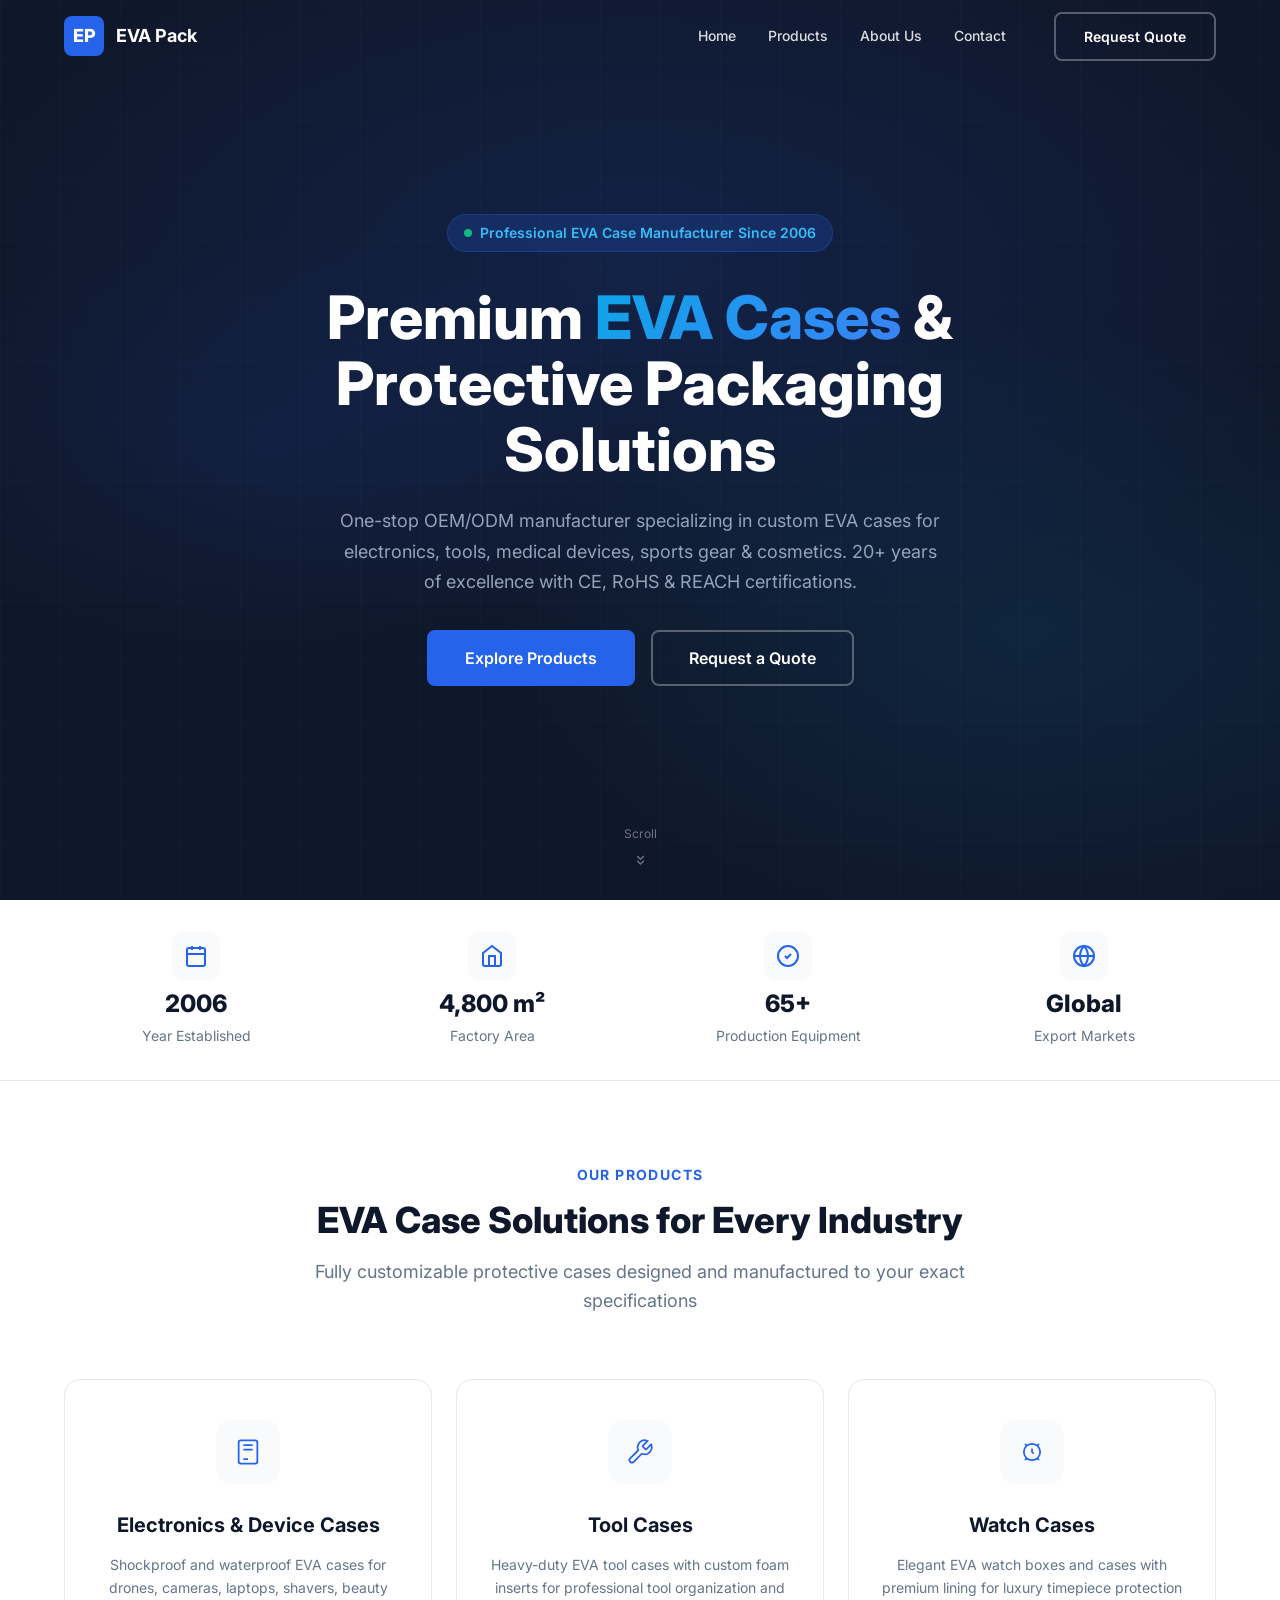
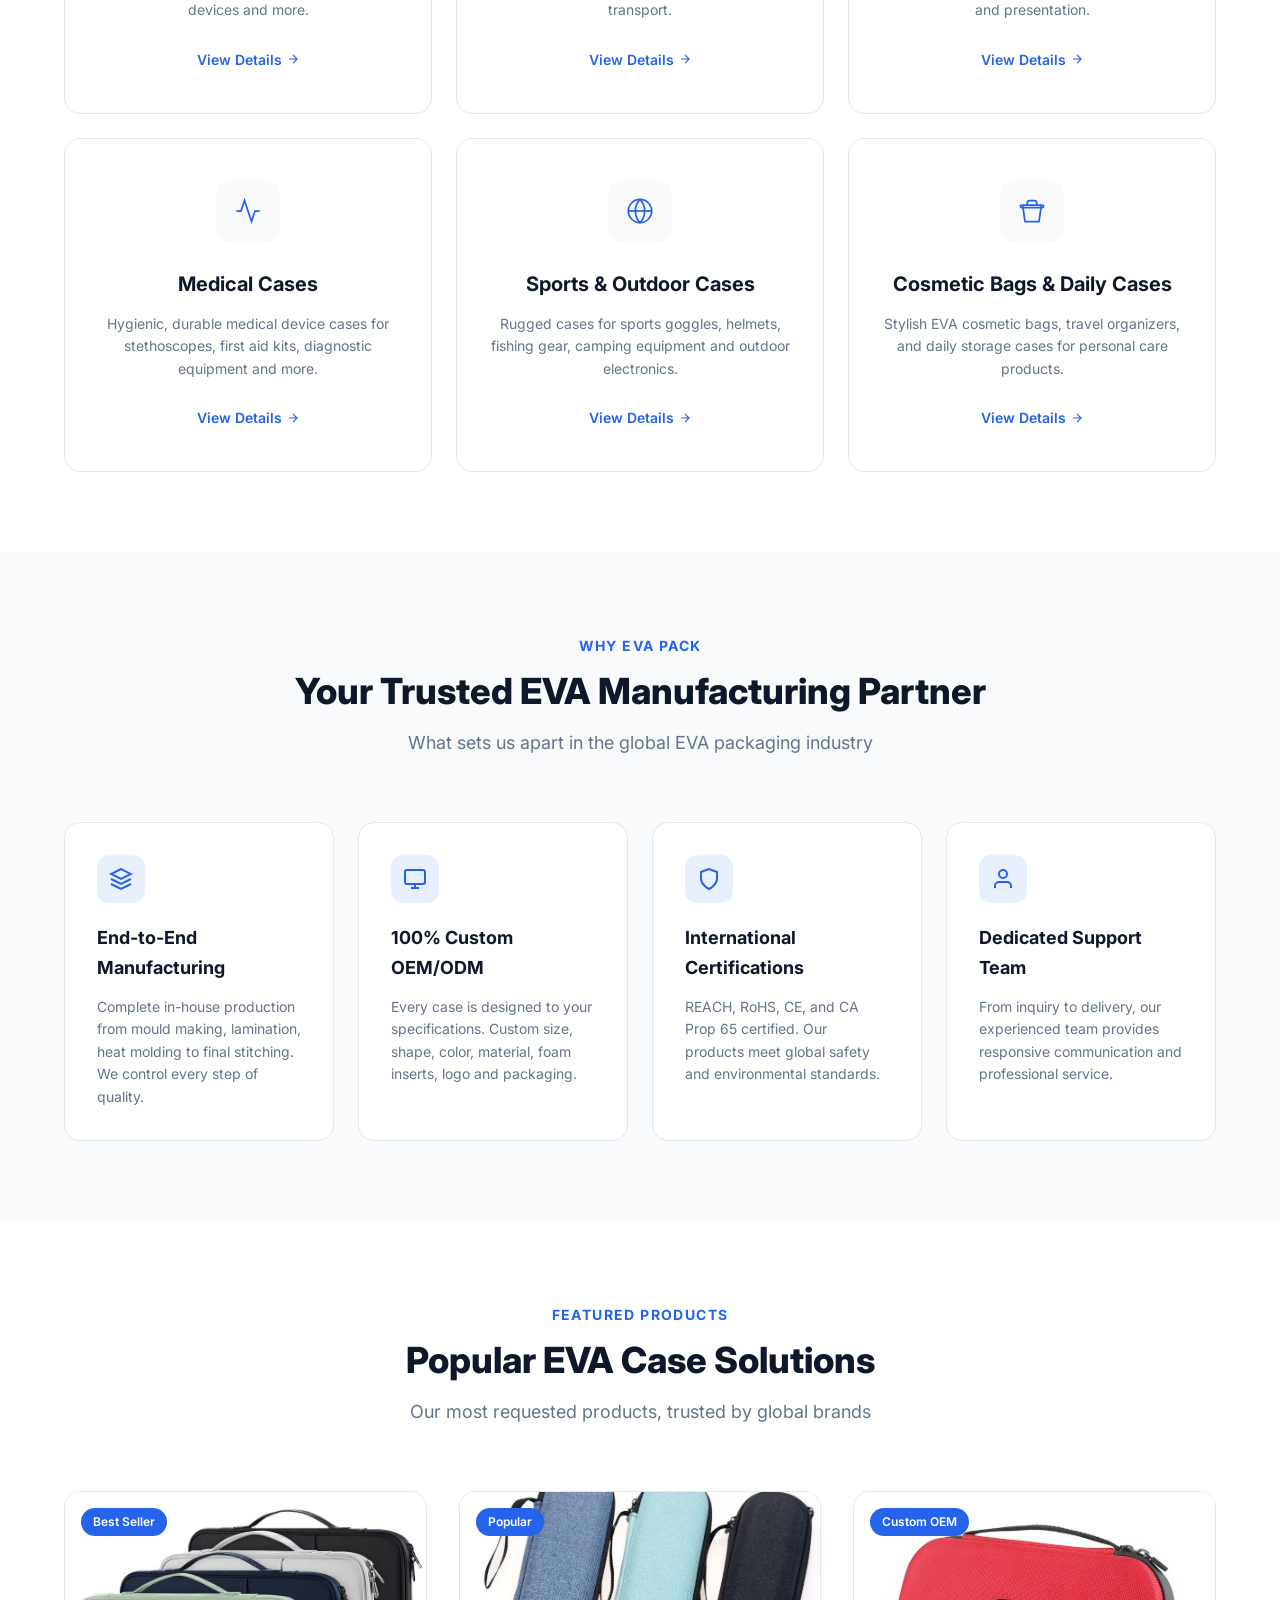
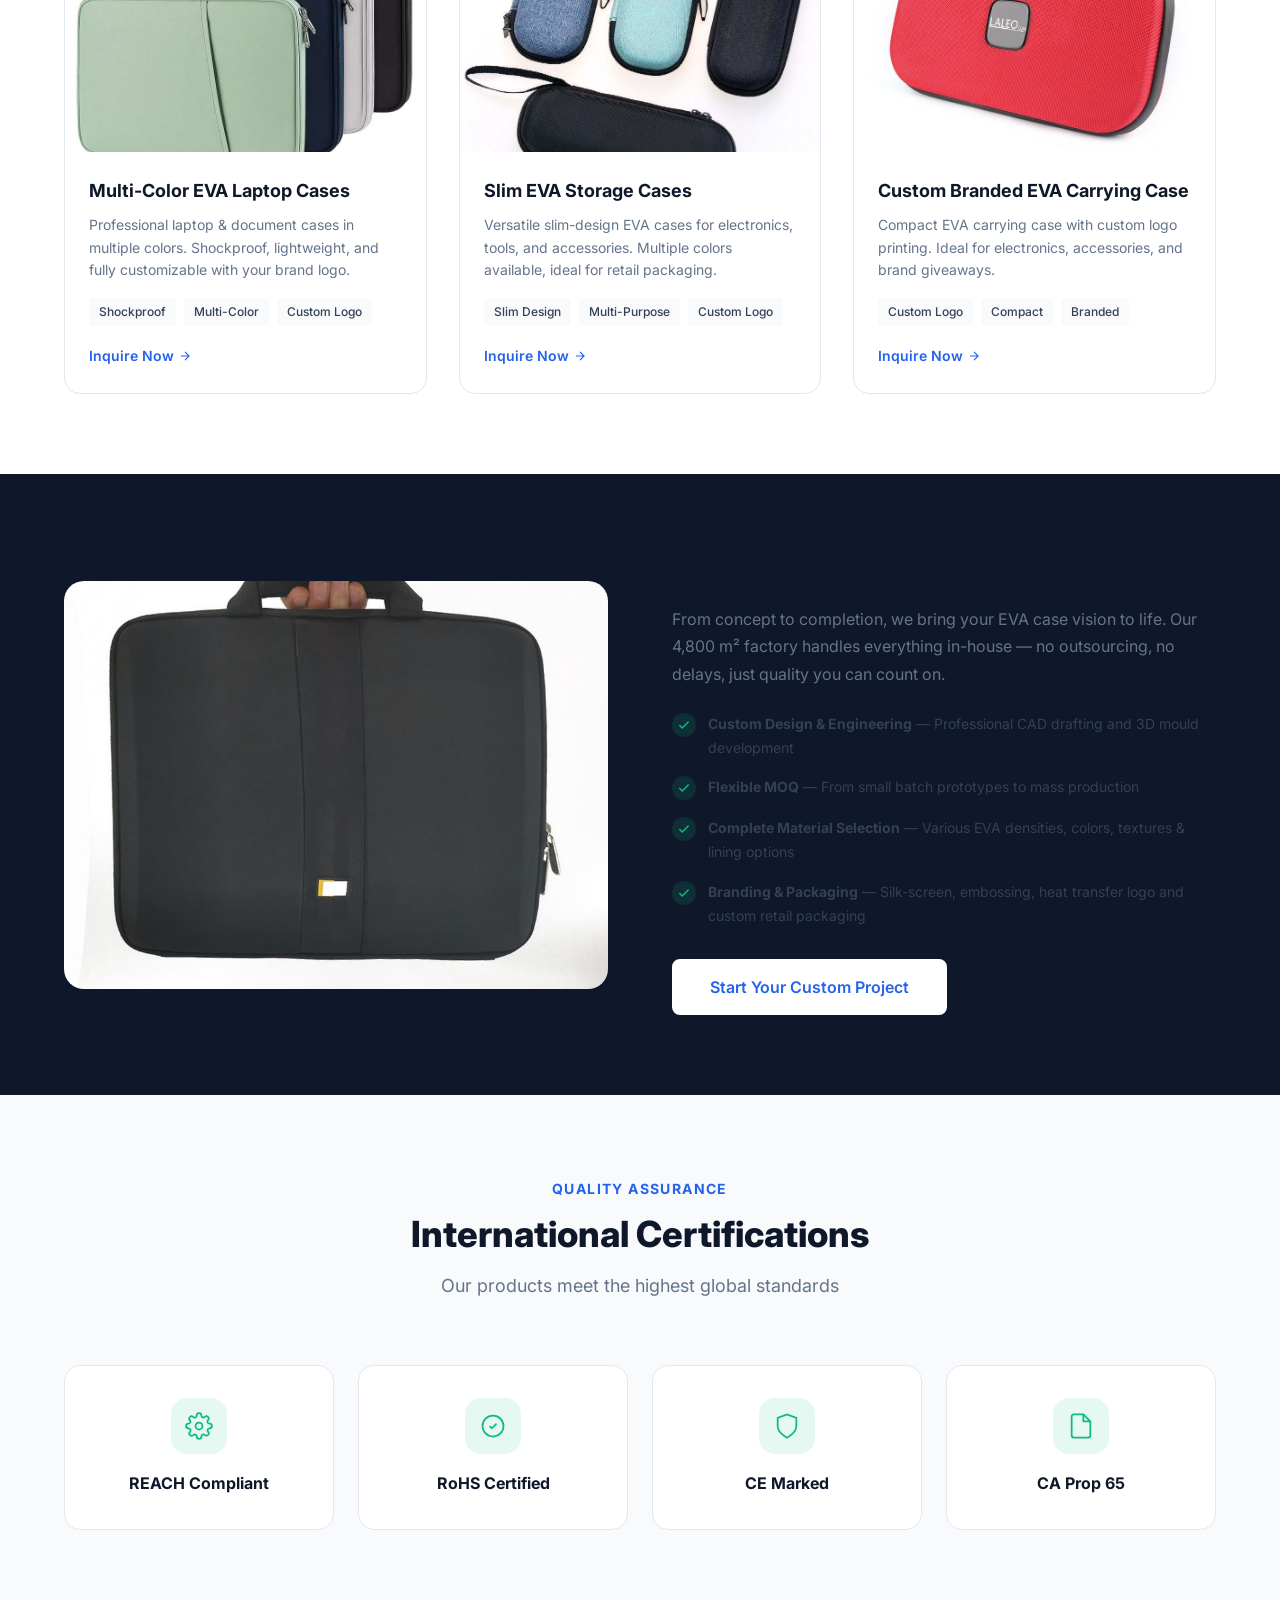
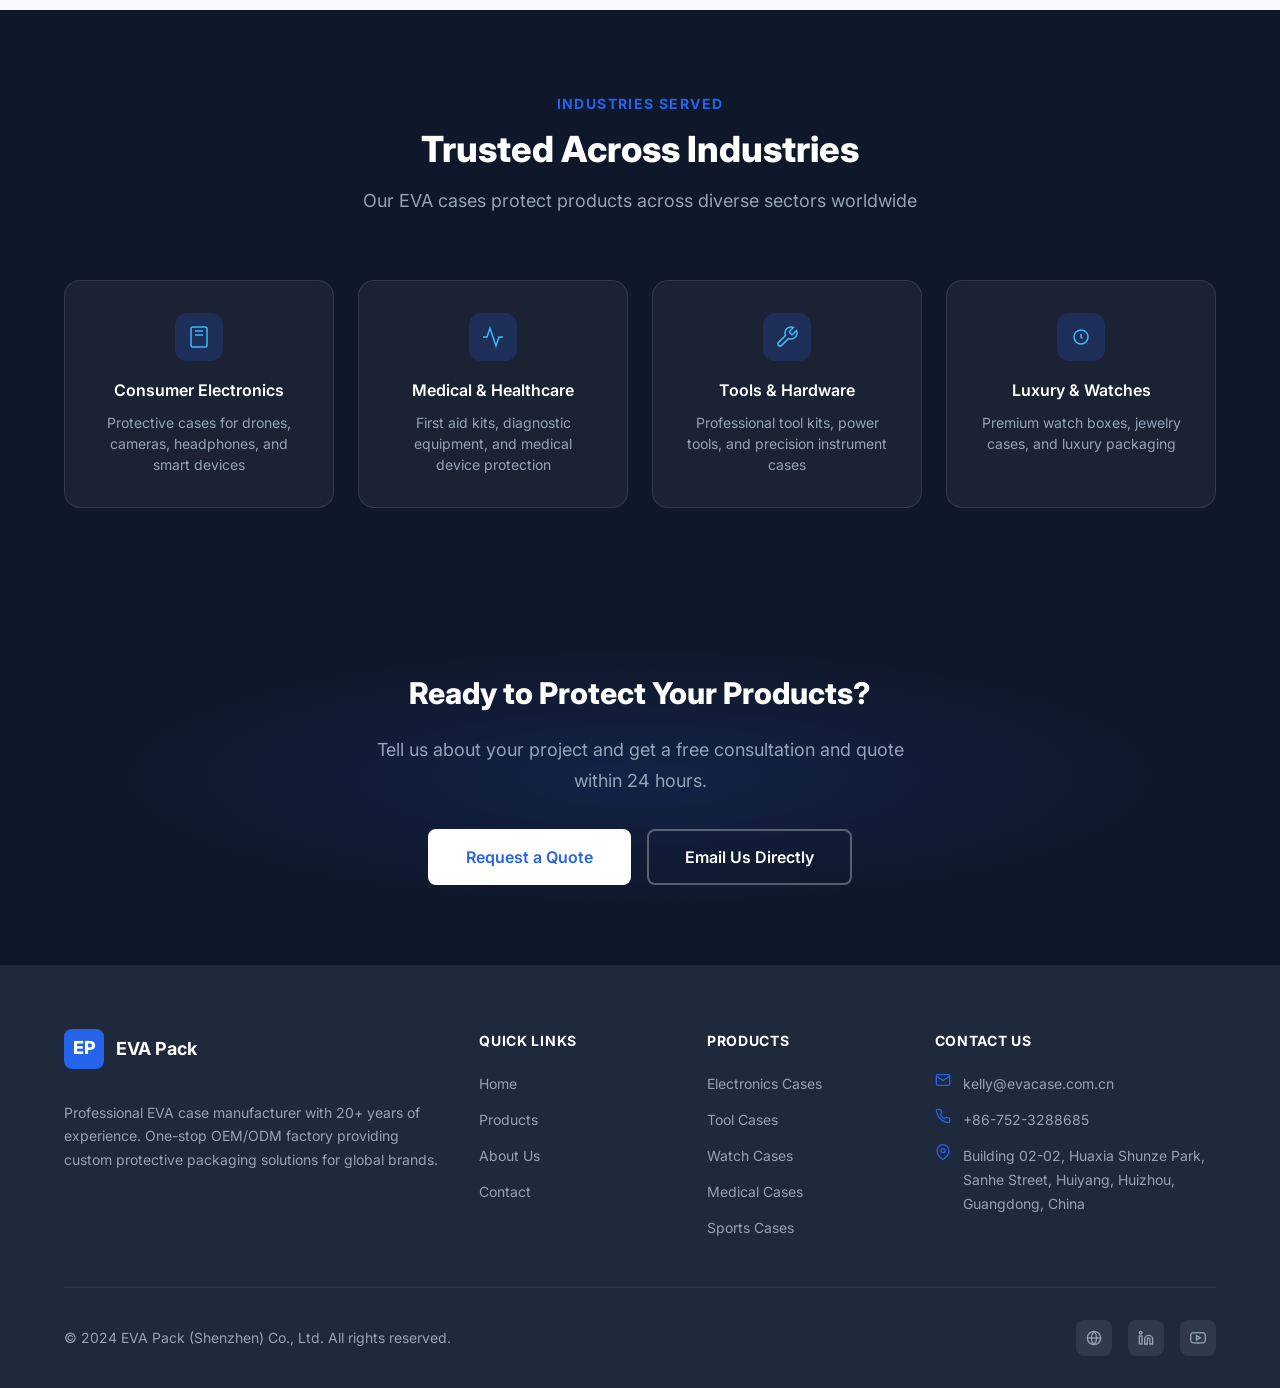
==== index.html @ 60064ac1 "Initial commit: EVA Pack B2B website with product images" ====
<!DOCTYPE html>
<html lang="en">
<head>
  <meta charset="UTF-8">
  <meta name="viewport" content="width=device-width, initial-scale=1.0">
  <meta name="description" content="EVA Pack - Professional EVA Case Manufacturer with 20+ years experience. Custom OEM/ODM EVA cases for electronics, tools, medical, sports, and cosmetics. CE, RoHS, REACH certified factory in China.">
  <meta name="keywords" content="EVA case, EVA case manufacturer, custom EVA case, EVA foam case, hard EVA case, OEM EVA case, EVA packaging, protective case, China EVA factory">
  <meta property="og:title" content="EVA Pack - Professional EVA Case Manufacturer | OEM/ODM Factory">
  <meta property="og:description" content="20+ years EVA case manufacturing experience. Custom OEM/ODM solutions for electronics, tools, medical, sports & cosmetics. Global export.">
  <meta property="og:type" content="website">
  <link rel="canonical" href="https://www.evapack.hk/">
  <link rel="preconnect" href="https://fonts.googleapis.com">
  <link rel="preconnect" href="https://fonts.gstatic.com" crossorigin>
  <link href="https://fonts.googleapis.com/css2?family=Inter:wght@400;500;600;700;800;900&display=swap" rel="stylesheet">
  <link rel="stylesheet" href="assets/css/style.css">
  <title>EVA Pack - Professional EVA Case Manufacturer | Custom OEM/ODM Factory</title>
  <script type="application/ld+json">
  {
    "@context": "https://schema.org",
    "@type": "Organization",
    "name": "EVA Pack (Shenzhen) Co., Ltd.",
    "alternateName": "Hong Kong EBO Packing Limited",
    "url": "https://www.evapack.hk",
    "description": "Professional EVA case manufacturer with 20+ years experience. OEM/ODM custom EVA cases, foam inserts and protective packaging.",
    "foundingDate": "2006",
    "address": {
      "@type": "PostalAddress",
      "streetAddress": "Building 02-02, Huaxia Shunze Electronic Information Technology Park, Sanhe Street",
      "addressLocality": "Huiyang District, Huizhou City",
      "addressRegion": "Guangdong",
      "postalCode": "516221",
      "addressCountry": "CN"
    },
    "contactPoint": {
      "@type": "ContactPoint",
      "telephone": "+86-752-3288685",
      "email": "kelly@evacase.com.cn",
      "contactType": "sales"
    }
  }
  </script>
</head>
<body>
  <!-- Header -->
  <header class="header" id="header">
    <div class="header-inner">
      <a href="index.html" class="logo">
        <div class="logo-icon">EP</div>
        <span class="logo-text">EVA Pack</span>
      </a>
      <nav class="nav" id="nav">
        <a href="index.html" class="nav-link">Home</a>
        <a href="products.html" class="nav-link">Products</a>
        <a href="about.html" class="nav-link">About Us</a>
        <a href="contact.html" class="nav-link">Contact</a>
        <a href="contact.html" class="btn btn-outline-light nav-cta">Request Quote</a>
      </nav>
      <button class="menu-toggle" id="menuToggle" aria-label="Menu">
        <span></span><span></span><span></span>
      </button>
    </div>
  </header>

  <!-- Mobile Navigation -->
  <div class="mobile-overlay" id="mobileOverlay"></div>
  <div class="mobile-nav" id="mobileNav">
    <a href="index.html" class="nav-link">Home</a>
    <a href="products.html" class="nav-link">Products</a>
    <a href="about.html" class="nav-link">About Us</a>
    <a href="contact.html" class="nav-link">Contact</a>
    <a href="contact.html" class="btn btn-primary">Request Quote</a>
  </div>

  <!-- Hero Section -->
  <section class="hero">
    <div class="hero-bg"></div>
    <div class="hero-pattern"></div>
    <div class="hero-content">
      <div class="hero-badge reveal">
        <span class="hero-badge-dot"></span>
        Professional EVA Case Manufacturer Since 2006
      </div>
      <h1 class="hero-title reveal">
        Premium <span>EVA Cases</span> & Protective Packaging Solutions
      </h1>
      <p class="hero-desc reveal">
        One-stop OEM/ODM manufacturer specializing in custom EVA cases for electronics, tools, medical devices, sports gear & cosmetics. 20+ years of excellence with CE, RoHS & REACH certifications.
      </p>
      <div class="hero-ctas reveal">
        <a href="products.html" class="btn btn-primary btn-lg">Explore Products</a>
        <a href="contact.html" class="btn btn-outline-light btn-lg">Request a Quote</a>
      </div>
    </div>
    <div class="hero-scroll">
      <span>Scroll</span>
      <svg width="16" height="16" viewBox="0 0 24 24" fill="none" stroke="currentColor" stroke-width="2"><path d="M7 13l5 5 5-5M7 6l5 5 5-5"/></svg>
    </div>
  </section>

  <!-- Trust Bar -->
  <section class="trust-bar">
    <div class="container">
      <div class="trust-grid stagger">
        <div class="trust-item">
          <div class="trust-icon">
            <svg width="24" height="24" viewBox="0 0 24 24" fill="none" stroke="currentColor" stroke-width="2"><rect x="3" y="4" width="18" height="18" rx="2"/><line x1="16" y1="2" x2="16" y2="6"/><line x1="8" y1="2" x2="8" y2="6"/><line x1="3" y1="10" x2="21" y2="10"/></svg>
          </div>
          <div class="trust-value">2006</div>
          <div class="trust-label">Year Established</div>
        </div>
        <div class="trust-item">
          <div class="trust-icon">
            <svg width="24" height="24" viewBox="0 0 24 24" fill="none" stroke="currentColor" stroke-width="2"><path d="M3 9l9-7 9 7v11a2 2 0 01-2 2H5a2 2 0 01-2-2z"/><polyline points="9 22 9 12 15 12 15 22"/></svg>
          </div>
          <div class="trust-value">4,800 m²</div>
          <div class="trust-label">Factory Area</div>
        </div>
        <div class="trust-item">
          <div class="trust-icon">
            <svg width="24" height="24" viewBox="0 0 24 24" fill="none" stroke="currentColor" stroke-width="2"><circle cx="12" cy="12" r="10"/><path d="M9 12l2 2 4-4"/></svg>
          </div>
          <div class="trust-value">65+</div>
          <div class="trust-label">Production Equipment</div>
        </div>
        <div class="trust-item">
          <div class="trust-icon">
            <svg width="24" height="24" viewBox="0 0 24 24" fill="none" stroke="currentColor" stroke-width="2"><circle cx="12" cy="12" r="10"/><line x1="2" y1="12" x2="22" y2="12"/><path d="M12 2a15.3 15.3 0 014 10 15.3 15.3 0 01-4 10 15.3 15.3 0 01-4-10 15.3 15.3 0 014-10z"/></svg>
          </div>
          <div class="trust-value">Global</div>
          <div class="trust-label">Export Markets</div>
        </div>
      </div>
    </div>
  </section>

  <!-- Product Categories -->
  <section class="section">
    <div class="container">
      <div class="section-header reveal">
        <span class="section-label">Our Products</span>
        <h2 class="section-title">EVA Case Solutions for Every Industry</h2>
        <p class="section-subtitle">Fully customizable protective cases designed and manufactured to your exact specifications</p>
      </div>
      <div class="categories-grid stagger">
        <!-- Electronics -->
        <a href="products.html#electronics" class="category-card">
          <div class="category-icon">
            <svg width="28" height="28" viewBox="0 0 24 24" fill="none" stroke="currentColor" stroke-width="1.5"><rect x="4" y="2" width="16" height="20" rx="2"/><line x1="8" y1="6" x2="16" y2="6"/><line x1="8" y1="10" x2="16" y2="10"/><line x1="8" y1="18" x2="12" y2="18"/></svg>
          </div>
          <h3 class="category-name">Electronics & Device Cases</h3>
          <p class="category-desc">Shockproof and waterproof EVA cases for drones, cameras, laptops, shavers, beauty devices and more.</p>
          <span class="category-link">View Details <svg width="14" height="14" viewBox="0 0 24 24" fill="none" stroke="currentColor" stroke-width="2"><path d="M5 12h14M12 5l7 7-7 7"/></svg></span>
        </a>
        <!-- Tool Cases -->
        <a href="products.html#tools" class="category-card">
          <div class="category-icon">
            <svg width="28" height="28" viewBox="0 0 24 24" fill="none" stroke="currentColor" stroke-width="1.5"><path d="M14.7 6.3a1 1 0 000 1.4l1.6 1.6a1 1 0 001.4 0l3.77-3.77a6 6 0 01-7.94 7.94l-6.91 6.91a2.12 2.12 0 01-3-3l6.91-6.91a6 6 0 017.94-7.94l-3.76 3.76z"/></svg>
          </div>
          <h3 class="category-name">Tool Cases</h3>
          <p class="category-desc">Heavy-duty EVA tool cases with custom foam inserts for professional tool organization and transport.</p>
          <span class="category-link">View Details <svg width="14" height="14" viewBox="0 0 24 24" fill="none" stroke="currentColor" stroke-width="2"><path d="M5 12h14M12 5l7 7-7 7"/></svg></span>
        </a>
        <!-- Watch Cases -->
        <a href="products.html#watches" class="category-card">
          <div class="category-icon">
            <svg width="28" height="28" viewBox="0 0 24 24" fill="none" stroke="currentColor" stroke-width="1.5"><circle cx="12" cy="12" r="7"/><polyline points="12 9 12 12 13.5 13.5"/><path d="M16.5 6.5l1.5-1.5M7.5 6.5L6 5M16.5 17.5l1.5 1.5M7.5 17.5L6 19"/></svg>
          </div>
          <h3 class="category-name">Watch Cases</h3>
          <p class="category-desc">Elegant EVA watch boxes and cases with premium lining for luxury timepiece protection and presentation.</p>
          <span class="category-link">View Details <svg width="14" height="14" viewBox="0 0 24 24" fill="none" stroke="currentColor" stroke-width="2"><path d="M5 12h14M12 5l7 7-7 7"/></svg></span>
        </a>
        <!-- Medical Cases -->
        <a href="products.html#medical" class="category-card">
          <div class="category-icon">
            <svg width="28" height="28" viewBox="0 0 24 24" fill="none" stroke="currentColor" stroke-width="1.5"><path d="M22 12h-4l-3 9L9 3l-3 9H2"/></svg>
          </div>
          <h3 class="category-name">Medical Cases</h3>
          <p class="category-desc">Hygienic, durable medical device cases for stethoscopes, first aid kits, diagnostic equipment and more.</p>
          <span class="category-link">View Details <svg width="14" height="14" viewBox="0 0 24 24" fill="none" stroke="currentColor" stroke-width="2"><path d="M5 12h14M12 5l7 7-7 7"/></svg></span>
        </a>
        <!-- Sports Cases -->
        <a href="products.html#sports" class="category-card">
          <div class="category-icon">
            <svg width="28" height="28" viewBox="0 0 24 24" fill="none" stroke="currentColor" stroke-width="1.5"><circle cx="12" cy="12" r="10"/><path d="M12 2a14.5 14.5 0 000 20 14.5 14.5 0 000-20"/><path d="M2 12h20"/></svg>
          </div>
          <h3 class="category-name">Sports & Outdoor Cases</h3>
          <p class="category-desc">Rugged cases for sports goggles, helmets, fishing gear, camping equipment and outdoor electronics.</p>
          <span class="category-link">View Details <svg width="14" height="14" viewBox="0 0 24 24" fill="none" stroke="currentColor" stroke-width="2"><path d="M5 12h14M12 5l7 7-7 7"/></svg></span>
        </a>
        <!-- Cosmetic Bags -->
        <a href="products.html#cosmetic" class="category-card">
          <div class="category-icon">
            <svg width="28" height="28" viewBox="0 0 24 24" fill="none" stroke="currentColor" stroke-width="1.5"><path d="M20 7l-2 14H6L4 7"/><path d="M8 7V5a2 2 0 012-2h4a2 2 0 012 2v2"/><rect x="2" y="7" width="20" height="2" rx="1"/></svg>
          </div>
          <h3 class="category-name">Cosmetic Bags & Daily Cases</h3>
          <p class="category-desc">Stylish EVA cosmetic bags, travel organizers, and daily storage cases for personal care products.</p>
          <span class="category-link">View Details <svg width="14" height="14" viewBox="0 0 24 24" fill="none" stroke="currentColor" stroke-width="2"><path d="M5 12h14M12 5l7 7-7 7"/></svg></span>
        </a>
      </div>
    </div>
  </section>

  <!-- Why Choose Us -->
  <section class="section section-alt">
    <div class="container">
      <div class="section-header reveal">
        <span class="section-label">Why EVA Pack</span>
        <h2 class="section-title">Your Trusted EVA Manufacturing Partner</h2>
        <p class="section-subtitle">What sets us apart in the global EVA packaging industry</p>
      </div>
      <div class="features-grid stagger">
        <div class="feature-card">
          <div class="feature-icon">
            <svg width="24" height="24" viewBox="0 0 24 24" fill="none" stroke="currentColor" stroke-width="2"><path d="M12 2L2 7l10 5 10-5-10-5z"/><path d="M2 17l10 5 10-5"/><path d="M2 12l10 5 10-5"/></svg>
          </div>
          <h3 class="feature-title">End-to-End Manufacturing</h3>
          <p class="feature-desc">Complete in-house production from mould making, lamination, heat molding to final stitching. We control every step of quality.</p>
        </div>
        <div class="feature-card">
          <div class="feature-icon">
            <svg width="24" height="24" viewBox="0 0 24 24" fill="none" stroke="currentColor" stroke-width="2"><rect x="2" y="3" width="20" height="14" rx="2"/><line x1="8" y1="21" x2="16" y2="21"/><line x1="12" y1="17" x2="12" y2="21"/></svg>
          </div>
          <h3 class="feature-title">100% Custom OEM/ODM</h3>
          <p class="feature-desc">Every case is designed to your specifications. Custom size, shape, color, material, foam inserts, logo and packaging.</p>
        </div>
        <div class="feature-card">
          <div class="feature-icon">
            <svg width="24" height="24" viewBox="0 0 24 24" fill="none" stroke="currentColor" stroke-width="2"><path d="M12 22s8-4 8-10V5l-8-3-8 3v7c0 6 8 10 8 10z"/></svg>
          </div>
          <h3 class="feature-title">International Certifications</h3>
          <p class="feature-desc">REACH, RoHS, CE, and CA Prop 65 certified. Our products meet global safety and environmental standards.</p>
        </div>
        <div class="feature-card">
          <div class="feature-icon">
            <svg width="24" height="24" viewBox="0 0 24 24" fill="none" stroke="currentColor" stroke-width="2"><path d="M20 21v-2a4 4 0 00-4-4H8a4 4 0 00-4 4v2"/><circle cx="12" cy="7" r="4"/></svg>
          </div>
          <h3 class="feature-title">Dedicated Support Team</h3>
          <p class="feature-desc">From inquiry to delivery, our experienced team provides responsive communication and professional service.</p>
        </div>
      </div>
    </div>
  </section>

  <!-- Featured Products -->
  <section class="section">
    <div class="container">
      <div class="section-header reveal">
        <span class="section-label">Featured Products</span>
        <h2 class="section-title">Popular EVA Case Solutions</h2>
        <p class="section-subtitle">Our most requested products, trusted by global brands</p>
      </div>
      <div class="products-grid stagger">
        <div class="product-card">
          <div class="product-image">
            <div class="product-badge">Best Seller</div>
            <img src="assets/images/product-3.jpg" alt="Multi-Color EVA Laptop & Document Cases" loading="lazy" decoding="async" width="790" height="790">
          </div>
          <div class="product-body">
            <h3 class="product-name">Multi-Color EVA Laptop Cases</h3>
            <p class="product-desc">Professional laptop & document cases in multiple colors. Shockproof, lightweight, and fully customizable with your brand logo.</p>
            <div class="product-tags">
              <span class="product-tag">Shockproof</span>
              <span class="product-tag">Multi-Color</span>
              <span class="product-tag">Custom Logo</span>
            </div>
            <a href="contact.html" class="product-link">Inquire Now <svg width="14" height="14" viewBox="0 0 24 24" fill="none" stroke="currentColor" stroke-width="2"><path d="M5 12h14M12 5l7 7-7 7"/></svg></a>
          </div>
        </div>

        <div class="product-card">
          <div class="product-image">
            <div class="product-badge">Popular</div>
            <img src="assets/images/product-5.jpg" alt="Multi-Color Slim EVA Storage Cases" loading="lazy" decoding="async" width="800" height="800">
          </div>
          <div class="product-body">
            <h3 class="product-name">Slim EVA Storage Cases</h3>
            <p class="product-desc">Versatile slim-design EVA cases for electronics, tools, and accessories. Multiple colors available, ideal for retail packaging.</p>
            <div class="product-tags">
              <span class="product-tag">Slim Design</span>
              <span class="product-tag">Multi-Purpose</span>
              <span class="product-tag">Custom Logo</span>
            </div>
            <a href="contact.html" class="product-link">Inquire Now <svg width="14" height="14" viewBox="0 0 24 24" fill="none" stroke="currentColor" stroke-width="2"><path d="M5 12h14M12 5l7 7-7 7"/></svg></a>
          </div>
        </div>

        <div class="product-card">
          <div class="product-image">
            <div class="product-badge">Custom OEM</div>
            <img src="assets/images/product-1.jpg" alt="Red EVA Custom Logo Carrying Case" loading="lazy" decoding="async" width="800" height="800">
          </div>
          <div class="product-body">
            <h3 class="product-name">Custom Branded EVA Carrying Case</h3>
            <p class="product-desc">Compact EVA carrying case with custom logo printing. Ideal for electronics, accessories, and brand giveaways.</p>
            <div class="product-tags">
              <span class="product-tag">Custom Logo</span>
              <span class="product-tag">Compact</span>
              <span class="product-tag">Branded</span>
            </div>
            <a href="contact.html" class="product-link">Inquire Now <svg width="14" height="14" viewBox="0 0 24 24" fill="none" stroke="currentColor" stroke-width="2"><path d="M5 12h14M12 5l7 7-7 7"/></svg></a>
          </div>
        </div>
      </div>
    </div>
  </section>

  <!-- OEM Section -->
  <section class="section section-dark">
    <div class="container">
      <div class="oem-section">
        <div class="oem-image reveal">
          <img src="assets/images/product-6.jpg" alt="Large Black EVA Tool Case with Handle" loading="lazy" decoding="async" width="800" height="800" style="width:100%;height:100%;object-fit:cover">
        </div>
        <div class="oem-content reveal">
          <h2>Full Custom OEM & ODM Service</h2>
          <p>From concept to completion, we bring your EVA case vision to life. Our 4,800 m² factory handles everything in-house — no outsourcing, no delays, just quality you can count on.</p>
          <ul class="oem-checklist">
            <li>
              <span class="oem-check-icon"><svg width="14" height="14" viewBox="0 0 24 24" fill="none" stroke="currentColor" stroke-width="2.5"><polyline points="20 6 9 17 4 12"/></svg></span>
              <span><strong>Custom Design & Engineering</strong> — Professional CAD drafting and 3D mould development</span>
            </li>
            <li>
              <span class="oem-check-icon"><svg width="14" height="14" viewBox="0 0 24 24" fill="none" stroke="currentColor" stroke-width="2.5"><polyline points="20 6 9 17 4 12"/></svg></span>
              <span><strong>Flexible MOQ</strong> — From small batch prototypes to mass production</span>
            </li>
            <li>
              <span class="oem-check-icon"><svg width="14" height="14" viewBox="0 0 24 24" fill="none" stroke="currentColor" stroke-width="2.5"><polyline points="20 6 9 17 4 12"/></svg></span>
              <span><strong>Complete Material Selection</strong> — Various EVA densities, colors, textures & lining options</span>
            </li>
            <li>
              <span class="oem-check-icon"><svg width="14" height="14" viewBox="0 0 24 24" fill="none" stroke="currentColor" stroke-width="2.5"><polyline points="20 6 9 17 4 12"/></svg></span>
              <span><strong>Branding & Packaging</strong> — Silk-screen, embossing, heat transfer logo and custom retail packaging</span>
            </li>
          </ul>
          <a href="contact.html" class="btn btn-white btn-lg">Start Your Custom Project</a>
        </div>
      </div>
    </div>
  </section>

  <!-- Certifications -->
  <section class="section section-alt">
    <div class="container">
      <div class="section-header reveal">
        <span class="section-label">Quality Assurance</span>
        <h2 class="section-title">International Certifications</h2>
        <p class="section-subtitle">Our products meet the highest global standards</p>
      </div>
      <div class="certs-grid stagger">
        <div class="cert-card">
          <div class="cert-icon">
            <svg width="28" height="28" viewBox="0 0 24 24" fill="none" stroke="currentColor" stroke-width="1.5"><path d="M12 15a3 3 0 100-6 3 3 0 000 6z"/><path d="M19.4 15a1.65 1.65 0 00.33 1.82l.06.06a2 2 0 010 2.83 2 2 0 01-2.83 0l-.06-.06a1.65 1.65 0 00-1.82-.33 1.65 1.65 0 00-1 1.51V21a2 2 0 01-4 0v-.09A1.65 1.65 0 009 19.4a1.65 1.65 0 00-1.82.33l-.06.06a2 2 0 01-2.83-2.83l.06-.06A1.65 1.65 0 004.68 15a1.65 1.65 0 00-1.51-1H3a2 2 0 010-4h.09A1.65 1.65 0 004.6 9a1.65 1.65 0 00-.33-1.82l-.06-.06a2 2 0 012.83-2.83l.06.06A1.65 1.65 0 009 4.68a1.65 1.65 0 001-1.51V3a2 2 0 014 0v.09a1.65 1.65 0 001 1.51 1.65 1.65 0 001.82-.33l.06-.06a2 2 0 012.83 2.83l-.06.06A1.65 1.65 0 0019.4 9a1.65 1.65 0 001.51 1H21a2 2 0 010 4h-.09a1.65 1.65 0 00-1.51 1z"/></svg>
          </div>
          <h3 class="cert-name">REACH Compliant</h3>
        </div>
        <div class="cert-card">
          <div class="cert-icon">
            <svg width="28" height="28" viewBox="0 0 24 24" fill="none" stroke="currentColor" stroke-width="1.5"><path d="M9 12l2 2 4-4m6 2a9 9 0 11-18 0 9 9 0 0118 0z"/></svg>
          </div>
          <h3 class="cert-name">RoHS Certified</h3>
        </div>
        <div class="cert-card">
          <div class="cert-icon">
            <svg width="28" height="28" viewBox="0 0 24 24" fill="none" stroke="currentColor" stroke-width="1.5"><path d="M12 22s8-4 8-10V5l-8-3-8 3v7c0 6 8 10 8 10z"/></svg>
          </div>
          <h3 class="cert-name">CE Marked</h3>
        </div>
        <div class="cert-card">
          <div class="cert-icon">
            <svg width="28" height="28" viewBox="0 0 24 24" fill="none" stroke="currentColor" stroke-width="1.5"><path d="M14 2H6a2 2 0 00-2 2v16a2 2 0 002 2h12a2 2 0 002-2V8z"/><polyline points="14 2 14 8 20 8"/></svg>
          </div>
          <h3 class="cert-name">CA Prop 65</h3>
        </div>
      </div>
    </div>
  </section>

  <!-- Industries Served -->
  <section class="section section-dark">
    <div class="container">
      <div class="section-header reveal">
        <span class="section-label">Industries Served</span>
        <h2 class="section-title">Trusted Across Industries</h2>
        <p class="section-subtitle">Our EVA cases protect products across diverse sectors worldwide</p>
      </div>
      <div class="industries-grid stagger">
        <div class="industry-card">
          <div class="industry-icon">
            <svg width="24" height="24" viewBox="0 0 24 24" fill="none" stroke="currentColor" stroke-width="1.5"><rect x="4" y="2" width="16" height="20" rx="2"/><line x1="8" y1="6" x2="16" y2="6"/><line x1="8" y1="10" x2="16" y2="10"/></svg>
          </div>
          <h3 class="industry-name">Consumer Electronics</h3>
          <p class="industry-desc">Protective cases for drones, cameras, headphones, and smart devices</p>
        </div>
        <div class="industry-card">
          <div class="industry-icon">
            <svg width="24" height="24" viewBox="0 0 24 24" fill="none" stroke="currentColor" stroke-width="1.5"><path d="M22 12h-4l-3 9L9 3l-3 9H2"/></svg>
          </div>
          <h3 class="industry-name">Medical & Healthcare</h3>
          <p class="industry-desc">First aid kits, diagnostic equipment, and medical device protection</p>
        </div>
        <div class="industry-card">
          <div class="industry-icon">
            <svg width="24" height="24" viewBox="0 0 24 24" fill="none" stroke="currentColor" stroke-width="1.5"><path d="M14.7 6.3a1 1 0 000 1.4l1.6 1.6a1 1 0 001.4 0l3.77-3.77a6 6 0 01-7.94 7.94l-6.91 6.91a2.12 2.12 0 01-3-3l6.91-6.91a6 6 0 017.94-7.94l-3.76 3.76z"/></svg>
          </div>
          <h3 class="industry-name">Tools & Hardware</h3>
          <p class="industry-desc">Professional tool kits, power tools, and precision instrument cases</p>
        </div>
        <div class="industry-card">
          <div class="industry-icon">
            <svg width="24" height="24" viewBox="0 0 24 24" fill="none" stroke="currentColor" stroke-width="1.5"><circle cx="12" cy="12" r="7"/><polyline points="12 9 12 12 13.5 13.5"/></svg>
          </div>
          <h3 class="industry-name">Luxury & Watches</h3>
          <p class="industry-desc">Premium watch boxes, jewelry cases, and luxury packaging</p>
        </div>
      </div>
    </div>
  </section>

  <!-- CTA Section -->
  <section class="cta-section">
    <div class="cta-bg"></div>
    <div class="cta-content reveal">
      <h2>Ready to Protect Your Products?</h2>
      <p>Tell us about your project and get a free consultation and quote within 24 hours.</p>
      <div class="cta-buttons">
        <a href="contact.html" class="btn btn-white btn-lg">Request a Quote</a>
        <a href="mailto:kelly@evacase.com.cn" class="btn btn-outline-light btn-lg">Email Us Directly</a>
      </div>
    </div>
  </section>

  <!-- Footer -->
  <footer class="footer">
    <div class="container">
      <div class="footer-grid">
        <div class="footer-brand">
          <a href="index.html" class="logo" style="margin-bottom:var(--space-4);display:inline-flex">
            <div class="logo-icon">EP</div>
            <span class="logo-text" style="color:var(--color-white)">EVA Pack</span>
          </a>
          <p>Professional EVA case manufacturer with 20+ years of experience. One-stop OEM/ODM factory providing custom protective packaging solutions for global brands.</p>
        </div>
        <div>
          <h4 class="footer-heading">Quick Links</h4>
          <div class="footer-links">
            <a href="index.html">Home</a>
            <a href="products.html">Products</a>
            <a href="about.html">About Us</a>
            <a href="contact.html">Contact</a>
          </div>
        </div>
        <div>
          <h4 class="footer-heading">Products</h4>
          <div class="footer-links">
            <a href="products.html#electronics">Electronics Cases</a>
            <a href="products.html#tools">Tool Cases</a>
            <a href="products.html#watches">Watch Cases</a>
            <a href="products.html#medical">Medical Cases</a>
            <a href="products.html#sports">Sports Cases</a>
          </div>
        </div>
        <div>
          <h4 class="footer-heading">Contact Us</h4>
          <div class="footer-contact">
            <div class="footer-contact-item">
              <svg width="16" height="16" viewBox="0 0 24 24" fill="none" stroke="currentColor" stroke-width="2"><path d="M4 4h16c1.1 0 2 .9 2 2v12c0 1.1-.9 2-2 2H4c-1.1 0-2-.9-2-2V6c0-1.1.9-2 2-2z"/><polyline points="22,6 12,13 2,6"/></svg>
              <span>kelly@evacase.com.cn</span>
            </div>
            <div class="footer-contact-item">
              <svg width="16" height="16" viewBox="0 0 24 24" fill="none" stroke="currentColor" stroke-width="2"><path d="M22 16.92v3a2 2 0 01-2.18 2 19.79 19.79 0 01-8.63-3.07 19.5 19.5 0 01-6-6 19.79 19.79 0 01-3.07-8.67A2 2 0 014.11 2h3a2 2 0 012 1.72c.127.96.361 1.903.7 2.81a2 2 0 01-.45 2.11L8.09 9.91a16 16 0 006 6l1.27-1.27a2 2 0 012.11-.45c.907.339 1.85.573 2.81.7A2 2 0 0122 16.92z"/></svg>
              <span>+86-752-3288685</span>
            </div>
            <div class="footer-contact-item">
              <svg width="16" height="16" viewBox="0 0 24 24" fill="none" stroke="currentColor" stroke-width="2"><path d="M21 10c0 7-9 13-9 13s-9-6-9-13a9 9 0 0118 0z"/><circle cx="12" cy="10" r="3"/></svg>
              <span>Building 02-02, Huaxia Shunze Park, Sanhe Street, Huiyang, Huizhou, Guangdong, China</span>
            </div>
          </div>
        </div>
      </div>
      <div class="footer-bottom">
        <p>&copy; 2024 EVA Pack (Shenzhen) Co., Ltd. All rights reserved.</p>
        <div class="footer-social">
          <a href="https://evapack.en.alibaba.com" target="_blank" rel="noopener" aria-label="Alibaba">
            <svg width="16" height="16" viewBox="0 0 24 24" fill="none" stroke="currentColor" stroke-width="2"><circle cx="12" cy="12" r="10"/><line x1="2" y1="12" x2="22" y2="12"/><path d="M12 2a15.3 15.3 0 014 10 15.3 15.3 0 01-4 10 15.3 15.3 0 01-4-10 15.3 15.3 0 014-10z"/></svg>
          </a>
          <a href="#" aria-label="LinkedIn">
            <svg width="16" height="16" viewBox="0 0 24 24" fill="none" stroke="currentColor" stroke-width="2"><path d="M16 8a6 6 0 016 6v7h-4v-7a2 2 0 00-2-2 2 2 0 00-2 2v7h-4v-7a6 6 0 016-6z"/><rect x="2" y="9" width="4" height="12"/><circle cx="4" cy="4" r="2"/></svg>
          </a>
          <a href="#" aria-label="YouTube">
            <svg width="16" height="16" viewBox="0 0 24 24" fill="none" stroke="currentColor" stroke-width="2"><path d="M22.54 6.42a2.78 2.78 0 00-1.94-2C18.88 4 12 4 12 4s-6.88 0-8.6.46a2.78 2.78 0 00-1.94 2A29.94 29.94 0 001 11.75a29.94 29.94 0 00.46 5.33A2.78 2.78 0 003.4 19c1.72.46 8.6.46 8.6.46s6.88 0 8.6-.46a2.78 2.78 0 001.94-2c.313-1.732.467-3.49.46-5.25a29.94 29.94 0 00-.46-5.33z"/><polygon points="9.75 15.02 15.5 11.75 9.75 8.48 9.75 15.02"/></svg>
          </a>
        </div>
      </div>
    </div>
  </footer>

  <button class="back-to-top" id="backToTop" aria-label="Back to top">
    <svg width="20" height="20" viewBox="0 0 24 24" fill="none" stroke="currentColor" stroke-width="2"><polyline points="18 15 12 9 6 15"/></svg>
  </button>

  <script src="assets/js/main.js"></script>
</body>
</html>
---- assets/css/style.css ----
/* ============================================================
   EVA Pack - B2B Foreign Trade Website
   Professional EVA Case Manufacturer
   ============================================================ */

/* --- Custom Properties --- */
:root {
  /* Brand Colors */
  --color-primary: #2563eb;
  --color-primary-light: #3b82f6;
  --color-primary-dark: #1d4ed8;
  --color-secondary: #0ea5e9;
  --color-secondary-light: #38bdf8;

  /* Neutrals */
  --color-navy: #0f172a;
  --color-navy-light: #1e293b;
  --color-slate: #334155;
  --color-slate-light: #475569;
  --color-gray: #64748b;
  --color-gray-light: #94a3b8;
  --color-border: #e2e8f0;
  --color-bg: #f8fafc;
  --color-bg-alt: #f1f5f9;
  --color-white: #ffffff;

  /* Accent */
  --color-success: #10b981;
  --color-warning: #f59e0b;

  /* Typography */
  --font-primary: 'Inter', -apple-system, BlinkMacSystemFont, 'Segoe UI', sans-serif;
  --font-size-xs: 0.75rem;
  --font-size-sm: 0.875rem;
  --font-size-base: 1rem;
  --font-size-lg: 1.125rem;
  --font-size-xl: 1.25rem;
  --font-size-2xl: 1.5rem;
  --font-size-3xl: 1.875rem;
  --font-size-4xl: 2.25rem;
  --font-size-5xl: 3rem;
  --font-size-6xl: 3.75rem;

  /* Spacing */
  --space-1: 0.25rem;
  --space-2: 0.5rem;
  --space-3: 0.75rem;
  --space-4: 1rem;
  --space-5: 1.25rem;
  --space-6: 1.5rem;
  --space-8: 2rem;
  --space-10: 2.5rem;
  --space-12: 3rem;
  --space-16: 4rem;
  --space-20: 5rem;
  --space-24: 6rem;

  /* Shadows */
  --shadow-sm: 0 1px 2px rgba(0,0,0,0.05);
  --shadow-md: 0 4px 6px -1px rgba(0,0,0,0.07), 0 2px 4px -2px rgba(0,0,0,0.05);
  --shadow-lg: 0 10px 15px -3px rgba(0,0,0,0.08), 0 4px 6px -4px rgba(0,0,0,0.04);
  --shadow-xl: 0 20px 25px -5px rgba(0,0,0,0.1), 0 8px 10px -6px rgba(0,0,0,0.04);

  /* Transitions */
  --transition-fast: 150ms ease;
  --transition-base: 300ms ease;
  --transition-slow: 500ms ease;

  /* Layout */
  --max-width: 1200px;
  --header-height: 72px;
}

/* --- Reset & Base --- */
*, *::before, *::after {
  margin: 0;
  padding: 0;
  box-sizing: border-box;
}

html {
  scroll-behavior: smooth;
  scroll-padding-top: var(--header-height);
  -webkit-font-smoothing: antialiased;
  -moz-osx-font-smoothing: grayscale;
}

body {
  font-family: var(--font-primary);
  font-size: var(--font-size-base);
  line-height: 1.7;
  color: var(--color-slate);
  background: var(--color-white);
  overflow-x: hidden;
}

img {
  max-width: 100%;
  height: auto;
  display: block;
}

a {
  color: var(--color-primary);
  text-decoration: none;
  transition: color var(--transition-fast);
}

a:hover {
  color: var(--color-primary-dark);
}

ul {
  list-style: none;
}

.container {
  max-width: var(--max-width);
  margin: 0 auto;
  padding: 0 var(--space-6);
}

/* --- Buttons --- */
.btn {
  display: inline-flex;
  align-items: center;
  gap: var(--space-2);
  padding: 0.75rem 1.75rem;
  font-size: var(--font-size-sm);
  font-weight: 600;
  border-radius: 8px;
  cursor: pointer;
  transition: all var(--transition-fast);
  border: 2px solid transparent;
  text-decoration: none;
  line-height: 1.5;
  white-space: nowrap;
}

.btn-primary {
  background: var(--color-primary);
  color: var(--color-white);
  border-color: var(--color-primary);
}

.btn-primary:hover {
  background: var(--color-primary-dark);
  border-color: var(--color-primary-dark);
  color: var(--color-white);
  transform: translateY(-1px);
  box-shadow: var(--shadow-md);
}

.btn-outline {
  background: transparent;
  color: var(--color-primary);
  border-color: var(--color-primary);
}

.btn-outline:hover {
  background: var(--color-primary);
  color: var(--color-white);
  transform: translateY(-1px);
}

.btn-outline-light {
  background: transparent;
  color: var(--color-white);
  border-color: rgba(255,255,255,0.3);
}

.btn-outline-light:hover {
  background: var(--color-white);
  color: var(--color-navy);
  border-color: var(--color-white);
  transform: translateY(-1px);
}

.btn-white {
  background: var(--color-white);
  color: var(--color-primary);
  border-color: var(--color-white);
}

.btn-white:hover {
  background: var(--color-bg);
  border-color: var(--color-bg);
  transform: translateY(-1px);
  box-shadow: var(--shadow-md);
}

.btn-lg {
  padding: 0.875rem 2.25rem;
  font-size: var(--font-size-base);
}

/* --- Section Common --- */
.section {
  padding: var(--space-20) 0;
}

.section-alt {
  background: var(--color-bg);
}

.section-dark {
  background: var(--color-navy);
  color: var(--color-white);
}

.section-header {
  text-align: center;
  max-width: 700px;
  margin: 0 auto var(--space-16);
}

.section-label {
  display: inline-block;
  font-size: var(--font-size-sm);
  font-weight: 700;
  text-transform: uppercase;
  letter-spacing: 0.1em;
  color: var(--color-primary);
  margin-bottom: var(--space-3);
}

.section-title {
  font-size: var(--font-size-4xl);
  font-weight: 800;
  color: var(--color-navy);
  line-height: 1.2;
  margin-bottom: var(--space-4);
}

.section-dark .section-title {
  color: var(--color-white);
}

.section-subtitle {
  font-size: var(--font-size-lg);
  color: var(--color-gray);
  line-height: 1.6;
}

.section-dark .section-subtitle {
  color: var(--color-gray-light);
}

/* --- Header --- */
.header {
  position: fixed;
  top: 0;
  left: 0;
  right: 0;
  z-index: 1000;
  height: var(--header-height);
  transition: all var(--transition-base);
  background: transparent;
}

.header.scrolled {
  background: rgba(255,255,255,0.95);
  backdrop-filter: blur(12px);
  -webkit-backdrop-filter: blur(12px);
  box-shadow: var(--shadow-sm);
  border-bottom: 1px solid var(--color-border);
}

.header-inner {
  display: flex;
  align-items: center;
  justify-content: space-between;
  height: 100%;
  max-width: var(--max-width);
  margin: 0 auto;
  padding: 0 var(--space-6);
}

.logo {
  display: flex;
  align-items: center;
  gap: var(--space-3);
  text-decoration: none;
}

.logo-icon {
  width: 40px;
  height: 40px;
  background: var(--color-primary);
  border-radius: 8px;
  display: flex;
  align-items: center;
  justify-content: center;
  color: var(--color-white);
  font-weight: 800;
  font-size: var(--font-size-lg);
  flex-shrink: 0;
}

.logo-text {
  font-size: var(--font-size-lg);
  font-weight: 700;
  color: var(--color-white);
  line-height: 1.2;
}

.header.scrolled .logo-text {
  color: var(--color-navy);
}

.nav {
  display: flex;
  align-items: center;
  gap: var(--space-8);
}

.nav-link {
  font-size: var(--font-size-sm);
  font-weight: 500;
  color: rgba(255,255,255,0.85);
  text-decoration: none;
  transition: color var(--transition-fast);
  position: relative;
}

.header.scrolled .nav-link {
  color: var(--color-slate);
}

.nav-link:hover {
  color: var(--color-white);
}

.header.scrolled .nav-link:hover {
  color: var(--color-primary);
}

.nav-link::after {
  content: '';
  position: absolute;
  bottom: -4px;
  left: 0;
  width: 0;
  height: 2px;
  background: var(--color-primary);
  transition: width var(--transition-fast);
}

.nav-link:hover::after {
  width: 100%;
}

.nav-cta {
  margin-left: var(--space-4);
}

/* Mobile Menu Toggle */
.menu-toggle {
  display: none;
  flex-direction: column;
  gap: 5px;
  cursor: pointer;
  padding: var(--space-2);
  background: none;
  border: none;
  z-index: 1001;
}

.menu-toggle span {
  display: block;
  width: 24px;
  height: 2px;
  background: var(--color-white);
  transition: all var(--transition-fast);
  border-radius: 2px;
}

.header.scrolled .menu-toggle span {
  background: var(--color-navy);
}

.menu-toggle.active span:nth-child(1) {
  transform: rotate(45deg) translate(5px, 5px);
}

.menu-toggle.active span:nth-child(2) {
  opacity: 0;
}

.menu-toggle.active span:nth-child(3) {
  transform: rotate(-45deg) translate(5px, -5px);
}

/* --- Hero --- */
.hero {
  position: relative;
  min-height: 100vh;
  display: flex;
  align-items: center;
  justify-content: center;
  background: var(--color-navy);
  overflow: hidden;
  padding: var(--space-24) 0;
}

.hero-bg {
  position: absolute;
  inset: 0;
  background:
    radial-gradient(ellipse 80% 60% at 50% 30%, rgba(37,99,235,0.15) 0%, transparent 70%),
    radial-gradient(ellipse 60% 50% at 80% 70%, rgba(14,165,233,0.1) 0%, transparent 70%),
    radial-gradient(ellipse 50% 40% at 20% 50%, rgba(37,99,235,0.08) 0%, transparent 60%);
}

.hero-pattern {
  position: absolute;
  inset: 0;
  background-image:
    linear-gradient(rgba(255,255,255,0.03) 1px, transparent 1px),
    linear-gradient(90deg, rgba(255,255,255,0.03) 1px, transparent 1px);
  background-size: 60px 60px;
  opacity: 0.5;
}

.hero-content {
  position: relative;
  z-index: 1;
  text-align: center;
  max-width: 800px;
  padding: 0 var(--space-6);
}

.hero-badge {
  display: inline-flex;
  align-items: center;
  gap: var(--space-2);
  background: rgba(37,99,235,0.2);
  border: 1px solid rgba(37,99,235,0.3);
  color: var(--color-secondary-light);
  padding: 0.375rem 1rem;
  border-radius: 50px;
  font-size: var(--font-size-sm);
  font-weight: 600;
  margin-bottom: var(--space-8);
}

.hero-badge-dot {
  width: 8px;
  height: 8px;
  background: var(--color-success);
  border-radius: 50%;
  animation: pulse-dot 2s ease-in-out infinite;
}

@keyframes pulse-dot {
  0%, 100% { opacity: 1; transform: scale(1); }
  50% { opacity: 0.6; transform: scale(1.2); }
}

.hero-title {
  font-size: clamp(2.25rem, 5vw, var(--font-size-6xl));
  font-weight: 800;
  color: var(--color-white);
  line-height: 1.1;
  margin-bottom: var(--space-6);
}

.hero-title span {
  background: linear-gradient(135deg, var(--color-secondary), var(--color-primary-light));
  -webkit-background-clip: text;
  -webkit-text-fill-color: transparent;
  background-clip: text;
}

.hero-desc {
  font-size: var(--font-size-lg);
  color: var(--color-gray-light);
  max-width: 600px;
  margin: 0 auto var(--space-8);
  line-height: 1.7;
}

.hero-ctas {
  display: flex;
  gap: var(--space-4);
  justify-content: center;
  flex-wrap: wrap;
}

.hero-scroll {
  position: absolute;
  bottom: var(--space-8);
  left: 50%;
  transform: translateX(-50%);
  display: flex;
  flex-direction: column;
  align-items: center;
  gap: var(--space-2);
  color: rgba(255,255,255,0.4);
  font-size: var(--font-size-xs);
  animation: bounce 2s ease-in-out infinite;
}

@keyframes bounce {
  0%, 100% { transform: translateX(-50%) translateY(0); }
  50% { transform: translateX(-50%) translateY(8px); }
}

/* --- Trust Bar --- */
.trust-bar {
  padding: var(--space-8) 0;
  background: var(--color-white);
  border-bottom: 1px solid var(--color-border);
}

.trust-grid {
  display: grid;
  grid-template-columns: repeat(4, 1fr);
  gap: var(--space-8);
  text-align: center;
}

.trust-item {
  display: flex;
  flex-direction: column;
  align-items: center;
  gap: var(--space-2);
}

.trust-icon {
  width: 48px;
  height: 48px;
  background: var(--color-bg);
  border-radius: 12px;
  display: flex;
  align-items: center;
  justify-content: center;
  color: var(--color-primary);
  margin-bottom: var(--space-1);
}

.trust-value {
  font-size: var(--font-size-2xl);
  font-weight: 800;
  color: var(--color-navy);
  line-height: 1;
}

.trust-label {
  font-size: var(--font-size-sm);
  color: var(--color-gray);
}

/* --- Product Categories --- */
.categories-grid {
  display: grid;
  grid-template-columns: repeat(3, 1fr);
  gap: var(--space-6);
}

.category-card {
  background: var(--color-white);
  border-radius: 16px;
  padding: var(--space-10) var(--space-8);
  text-align: center;
  border: 1px solid var(--color-border);
  transition: all var(--transition-base);
  position: relative;
  overflow: hidden;
}

.category-card::before {
  content: '';
  position: absolute;
  top: 0;
  left: 0;
  right: 0;
  height: 3px;
  background: linear-gradient(90deg, var(--color-primary), var(--color-secondary));
  transform: scaleX(0);
  transition: transform var(--transition-base);
}

.category-card:hover {
  transform: translateY(-4px);
  box-shadow: var(--shadow-xl);
  border-color: transparent;
}

.category-card:hover::before {
  transform: scaleX(1);
}

.category-icon {
  width: 64px;
  height: 64px;
  background: var(--color-bg);
  border-radius: 16px;
  display: flex;
  align-items: center;
  justify-content: center;
  margin: 0 auto var(--space-6);
  color: var(--color-primary);
  transition: all var(--transition-base);
}

.category-card:hover .category-icon {
  background: var(--color-primary);
  color: var(--color-white);
}

.category-name {
  font-size: var(--font-size-xl);
  font-weight: 700;
  color: var(--color-navy);
  margin-bottom: var(--space-3);
}

.category-desc {
  font-size: var(--font-size-sm);
  color: var(--color-gray);
  margin-bottom: var(--space-6);
  line-height: 1.6;
}

.category-link {
  font-size: var(--font-size-sm);
  font-weight: 600;
  color: var(--color-primary);
  display: inline-flex;
  align-items: center;
  gap: var(--space-1);
  transition: gap var(--transition-fast);
}

.category-link:hover {
  gap: var(--space-2);
}

/* --- Why Choose Us --- */
.features-grid {
  display: grid;
  grid-template-columns: repeat(4, 1fr);
  gap: var(--space-6);
}

.feature-card {
  background: var(--color-white);
  border-radius: 16px;
  padding: var(--space-8);
  border: 1px solid var(--color-border);
  transition: all var(--transition-base);
}

.feature-card:hover {
  transform: translateY(-2px);
  box-shadow: var(--shadow-lg);
}

.feature-icon {
  width: 48px;
  height: 48px;
  background: rgba(37,99,235,0.1);
  border-radius: 12px;
  display: flex;
  align-items: center;
  justify-content: center;
  color: var(--color-primary);
  margin-bottom: var(--space-5);
}

.feature-title {
  font-size: var(--font-size-lg);
  font-weight: 700;
  color: var(--color-navy);
  margin-bottom: var(--space-3);
}

.feature-desc {
  font-size: var(--font-size-sm);
  color: var(--color-gray);
  line-height: 1.6;
}

/* --- Featured Products --- */
.products-grid {
  display: grid;
  grid-template-columns: repeat(3, 1fr);
  gap: var(--space-8);
}

.product-card {
  background: var(--color-white);
  border-radius: 16px;
  overflow: hidden;
  border: 1px solid var(--color-border);
  transition: all var(--transition-base);
}

.product-card:hover {
  transform: translateY(-4px);
  box-shadow: var(--shadow-xl);
}

.product-image {
  position: relative;
  height: 260px;
  background: var(--color-bg-alt);
  display: flex;
  align-items: center;
  justify-content: center;
  overflow: hidden;
}

.product-image img {
  width: 100%;
  height: 100%;
  object-fit: cover;
  transition: transform var(--transition-slow);
}

.product-card:hover .product-image img {
  transform: scale(1.05);
}

.product-image-placeholder {
  display: flex;
  flex-direction: column;
  align-items: center;
  gap: var(--space-3);
  color: var(--color-gray-light);
}

.product-badge {
  position: absolute;
  top: var(--space-4);
  left: var(--space-4);
  background: var(--color-primary);
  color: var(--color-white);
  padding: 0.25rem 0.75rem;
  border-radius: 50px;
  font-size: var(--font-size-xs);
  font-weight: 600;
}

.product-body {
  padding: var(--space-6);
}

.product-name {
  font-size: var(--font-size-lg);
  font-weight: 700;
  color: var(--color-navy);
  margin-bottom: var(--space-2);
}

.product-desc {
  font-size: var(--font-size-sm);
  color: var(--color-gray);
  margin-bottom: var(--space-4);
  line-height: 1.6;
}

.product-tags {
  display: flex;
  flex-wrap: wrap;
  gap: var(--space-2);
  margin-bottom: var(--space-4);
}

.product-tag {
  font-size: var(--font-size-xs);
  padding: 0.25rem 0.625rem;
  background: var(--color-bg);
  border-radius: 4px;
  color: var(--color-slate);
  font-weight: 500;
}

.product-link {
  font-size: var(--font-size-sm);
  font-weight: 600;
  color: var(--color-primary);
  display: inline-flex;
  align-items: center;
  gap: var(--space-1);
}

.product-link:hover {
  gap: var(--space-2);
}

/* --- OEM Section --- */
.oem-section {
  display: grid;
  grid-template-columns: 1fr 1fr;
  gap: var(--space-16);
  align-items: center;
}

.oem-image {
  position: relative;
  border-radius: 20px;
  overflow: hidden;
  aspect-ratio: 4/3;
  background: var(--color-bg-alt);
  display: flex;
  align-items: center;
  justify-content: center;
}

.oem-image .placeholder-icon {
  color: var(--color-gray-light);
}

.oem-content h2 {
  font-size: var(--font-size-3xl);
  font-weight: 800;
  color: var(--color-navy);
  margin-bottom: var(--space-4);
  line-height: 1.2;
}

.oem-content p {
  color: var(--color-gray);
  margin-bottom: var(--space-6);
  line-height: 1.7;
}

.oem-checklist {
  display: flex;
  flex-direction: column;
  gap: var(--space-4);
  margin-bottom: var(--space-8);
}

.oem-checklist li {
  display: flex;
  align-items: flex-start;
  gap: var(--space-3);
  font-size: var(--font-size-sm);
  color: var(--color-slate);
}

.oem-check-icon {
  width: 24px;
  height: 24px;
  background: rgba(16,185,129,0.15);
  border-radius: 50%;
  display: flex;
  align-items: center;
  justify-content: center;
  color: var(--color-success);
  flex-shrink: 0;
  margin-top: 1px;
}

/* --- Certifications --- */
.certs-grid {
  display: grid;
  grid-template-columns: repeat(4, 1fr);
  gap: var(--space-6);
}

.cert-card {
  text-align: center;
  padding: var(--space-8);
  background: var(--color-white);
  border-radius: 16px;
  border: 1px solid var(--color-border);
  transition: all var(--transition-base);
}

.cert-card:hover {
  transform: translateY(-2px);
  box-shadow: var(--shadow-lg);
}

.cert-icon {
  width: 56px;
  height: 56px;
  background: rgba(16,185,129,0.1);
  border-radius: 16px;
  display: flex;
  align-items: center;
  justify-content: center;
  color: var(--color-success);
  margin: 0 auto var(--space-4);
}

.cert-name {
  font-size: var(--font-size-base);
  font-weight: 700;
  color: var(--color-navy);
}

/* --- Applications / Industries --- */
.industries-grid {
  display: grid;
  grid-template-columns: repeat(4, 1fr);
  gap: var(--space-6);
}

.industry-card {
  text-align: center;
  padding: var(--space-8);
  border-radius: 16px;
  background: rgba(255,255,255,0.05);
  border: 1px solid rgba(255,255,255,0.1);
  transition: all var(--transition-base);
}

.industry-card:hover {
  background: rgba(255,255,255,0.1);
  transform: translateY(-2px);
}

.industry-icon {
  width: 48px;
  height: 48px;
  background: rgba(37,99,235,0.2);
  border-radius: 12px;
  display: flex;
  align-items: center;
  justify-content: center;
  color: var(--color-secondary-light);
  margin: 0 auto var(--space-4);
}

.industry-name {
  font-size: var(--font-size-base);
  font-weight: 600;
  color: var(--color-white);
  margin-bottom: var(--space-2);
}

.industry-desc {
  font-size: var(--font-size-sm);
  color: var(--color-gray-light);
  line-height: 1.5;
}

/* --- CTA Section --- */
.cta-section {
  position: relative;
  background: var(--color-navy);
  overflow: hidden;
  padding: var(--space-20) 0;
  text-align: center;
}

.cta-bg {
  position: absolute;
  inset: 0;
  background:
    radial-gradient(ellipse 60% 50% at 50% 50%, rgba(37,99,235,0.15) 0%, transparent 70%);
}

.cta-content {
  position: relative;
  z-index: 1;
  max-width: 600px;
  margin: 0 auto;
  padding: 0 var(--space-6);
}

.cta-content h2 {
  font-size: var(--font-size-3xl);
  font-weight: 800;
  color: var(--color-white);
  margin-bottom: var(--space-4);
}

.cta-content p {
  color: var(--color-gray-light);
  margin-bottom: var(--space-8);
  font-size: var(--font-size-lg);
}

.cta-buttons {
  display: flex;
  gap: var(--space-4);
  justify-content: center;
  flex-wrap: wrap;
}

/* --- Footer --- */
.footer {
  background: var(--color-navy-light);
  padding: var(--space-16) 0 var(--space-8);
  color: var(--color-gray-light);
}

.footer-grid {
  display: grid;
  grid-template-columns: 2fr 1fr 1fr 1.5fr;
  gap: var(--space-10);
  margin-bottom: var(--space-12);
}

.footer-brand p {
  margin-top: var(--space-4);
  font-size: var(--font-size-sm);
  line-height: 1.7;
  color: var(--color-gray-light);
}

.footer-heading {
  font-size: var(--font-size-sm);
  font-weight: 700;
  color: var(--color-white);
  text-transform: uppercase;
  letter-spacing: 0.05em;
  margin-bottom: var(--space-5);
}

.footer-links {
  display: flex;
  flex-direction: column;
  gap: var(--space-3);
}

.footer-links a {
  font-size: var(--font-size-sm);
  color: var(--color-gray-light);
  transition: color var(--transition-fast);
}

.footer-links a:hover {
  color: var(--color-white);
}

.footer-contact {
  display: flex;
  flex-direction: column;
  gap: var(--space-3);
}

.footer-contact-item {
  display: flex;
  align-items: flex-start;
  gap: var(--space-3);
  font-size: var(--font-size-sm);
  color: var(--color-gray-light);
}

.footer-contact-item svg {
  flex-shrink: 0;
  color: var(--color-primary);
}

.footer-bottom {
  border-top: 1px solid rgba(255,255,255,0.08);
  padding-top: var(--space-8);
  display: flex;
  justify-content: space-between;
  align-items: center;
  font-size: var(--font-size-sm);
  flex-wrap: wrap;
  gap: var(--space-4);
}

.footer-social {
  display: flex;
  gap: var(--space-4);
}

.footer-social a {
  width: 36px;
  height: 36px;
  border-radius: 8px;
  background: rgba(255,255,255,0.08);
  display: flex;
  align-items: center;
  justify-content: center;
  color: var(--color-gray-light);
  transition: all var(--transition-fast);
}

.footer-social a:hover {
  background: var(--color-primary);
  color: var(--color-white);
}

/* --- Page Hero (Inner Pages) --- */
.page-hero {
  background: var(--color-navy);
  padding: calc(var(--header-height) + var(--space-16)) 0 var(--space-16);
  text-align: center;
  position: relative;
  overflow: hidden;
}

.page-hero::before {
  content: '';
  position: absolute;
  inset: 0;
  background:
    radial-gradient(ellipse 60% 40% at 50% 50%, rgba(37,99,235,0.1) 0%, transparent 70%);
}

.page-hero-content {
  position: relative;
  z-index: 1;
}

.page-hero-title {
  font-size: var(--font-size-4xl);
  font-weight: 800;
  color: var(--color-white);
  margin-bottom: var(--space-4);
}

.page-hero-subtitle {
  font-size: var(--font-size-lg);
  color: var(--color-gray-light);
  max-width: 500px;
  margin: 0 auto;
}

/* --- About Page --- */
.about-story {
  display: grid;
  grid-template-columns: 1fr 1fr;
  gap: var(--space-16);
  align-items: center;
}

.about-image {
  border-radius: 20px;
  overflow: hidden;
  aspect-ratio: 4/3;
  background: var(--color-bg-alt);
  display: flex;
  align-items: center;
  justify-content: center;
}

.about-content h2 {
  font-size: var(--font-size-3xl);
  font-weight: 800;
  color: var(--color-navy);
  margin-bottom: var(--space-4);
}

.about-content p {
  color: var(--color-gray);
  margin-bottom: var(--space-4);
  line-height: 1.7;
}

.stats-grid {
  display: grid;
  grid-template-columns: repeat(3, 1fr);
  gap: var(--space-6);
  margin-top: var(--space-8);
}

.stat-item {
  text-align: center;
  padding: var(--space-6);
  background: var(--color-bg);
  border-radius: 12px;
}

.stat-number {
  font-size: var(--font-size-3xl);
  font-weight: 800;
  color: var(--color-primary);
  line-height: 1;
  margin-bottom: var(--space-2);
}

.stat-label {
  font-size: var(--font-size-sm);
  color: var(--color-gray);
}

/* --- Values Grid --- */
.values-grid {
  display: grid;
  grid-template-columns: repeat(3, 1fr);
  gap: var(--space-6);
}

.value-card {
  padding: var(--space-8);
  background: var(--color-white);
  border-radius: 16px;
  border: 1px solid var(--color-border);
  text-align: center;
  transition: all var(--transition-base);
}

.value-card:hover {
  transform: translateY(-2px);
  box-shadow: var(--shadow-lg);
}

.value-icon {
  width: 56px;
  height: 56px;
  background: rgba(37,99,235,0.1);
  border-radius: 16px;
  display: flex;
  align-items: center;
  justify-content: center;
  color: var(--color-primary);
  margin: 0 auto var(--space-5);
}

.value-title {
  font-size: var(--font-size-lg);
  font-weight: 700;
  color: var(--color-navy);
  margin-bottom: var(--space-3);
}

.value-desc {
  font-size: var(--font-size-sm);
  color: var(--color-gray);
  line-height: 1.6;
}

/* --- Contact Page --- */
.contact-grid {
  display: grid;
  grid-template-columns: 1fr 1.2fr;
  gap: var(--space-12);
}

.contact-info h2 {
  font-size: var(--font-size-3xl);
  font-weight: 800;
  color: var(--color-navy);
  margin-bottom: var(--space-4);
}

.contact-info > p {
  color: var(--color-gray);
  margin-bottom: var(--space-8);
}

.contact-details {
  display: flex;
  flex-direction: column;
  gap: var(--space-5);
}

.contact-detail-item {
  display: flex;
  align-items: flex-start;
  gap: var(--space-4);
}

.contact-detail-icon {
  width: 44px;
  height: 44px;
  background: rgba(37,99,235,0.1);
  border-radius: 12px;
  display: flex;
  align-items: center;
  justify-content: center;
  color: var(--color-primary);
  flex-shrink: 0;
}

.contact-detail-info h4 {
  font-size: var(--font-size-sm);
  font-weight: 700;
  color: var(--color-navy);
  margin-bottom: var(--space-1);
}

.contact-detail-info p {
  font-size: var(--font-size-sm);
  color: var(--color-gray);
  line-height: 1.5;
}

/* --- Contact Form --- */
.contact-form {
  background: var(--color-white);
  border-radius: 20px;
  padding: var(--space-10);
  border: 1px solid var(--color-border);
  box-shadow: var(--shadow-lg);
}

.form-row {
  display: grid;
  grid-template-columns: 1fr 1fr;
  gap: var(--space-4);
  margin-bottom: var(--space-4);
}

.form-group {
  margin-bottom: var(--space-4);
}

.form-group label {
  display: block;
  font-size: var(--font-size-sm);
  font-weight: 600;
  color: var(--color-navy);
  margin-bottom: var(--space-2);
}

.form-group input,
.form-group select,
.form-group textarea {
  width: 100%;
  padding: 0.75rem 1rem;
  font-size: var(--font-size-sm);
  font-family: var(--font-primary);
  border: 1px solid var(--color-border);
  border-radius: 8px;
  background: var(--color-bg);
  color: var(--color-navy);
  transition: all var(--transition-fast);
  outline: none;
}

.form-group input:focus,
.form-group select:focus,
.form-group textarea:focus {
  border-color: var(--color-primary);
  box-shadow: 0 0 0 3px rgba(37,99,235,0.1);
  background: var(--color-white);
}

.form-group textarea {
  resize: vertical;
  min-height: 120px;
}

.form-submit {
  margin-top: var(--space-6);
}

.form-submit .btn {
  width: 100%;
  justify-content: center;
}

.form-message {
  margin-top: var(--space-4);
  padding: var(--space-3) var(--space-4);
  border-radius: 8px;
  font-size: var(--font-size-sm);
  font-weight: 500;
  display: none;
}

.form-message.success {
  display: block;
  background: rgba(16,185,129,0.1);
  color: var(--color-success);
}

.form-message.error {
  display: block;
  background: rgba(239,68,68,0.1);
  color: #ef4444;
}

/* --- Products Page --- */
.product-detail {
  display: grid;
  grid-template-columns: 1fr 1fr;
  gap: var(--space-12);
  align-items: start;
  padding: var(--space-16) 0;
}

.product-detail-alt {
  background: var(--color-bg);
}

.product-gallery {
  position: sticky;
  top: calc(var(--header-height) + var(--space-8));
}

.product-gallery-image {
  border-radius: 16px;
  overflow: hidden;
  aspect-ratio: 1;
  background: var(--color-bg-alt);
  display: flex;
  align-items: center;
  justify-content: center;
}

.product-detail-info h2 {
  font-size: var(--font-size-3xl);
  font-weight: 800;
  color: var(--color-navy);
  margin-bottom: var(--space-4);
}

.product-detail-info > p {
  color: var(--color-gray);
  margin-bottom: var(--space-6);
  line-height: 1.7;
}

.specs-table {
  width: 100%;
  border-collapse: collapse;
  margin-bottom: var(--space-8);
}

.specs-table tr {
  border-bottom: 1px solid var(--color-border);
}

.specs-table td {
  padding: var(--space-3) 0;
  font-size: var(--font-size-sm);
}

.specs-table td:first-child {
  font-weight: 600;
  color: var(--color-navy);
  width: 40%;
}

.specs-table td:last-child {
  color: var(--color-gray);
}

/* --- Mobile Nav --- */
.mobile-nav {
  position: fixed;
  top: 0;
  right: -300px;
  width: 280px;
  height: 100vh;
  background: var(--color-white);
  z-index: 999;
  padding: calc(var(--header-height) + var(--space-8)) var(--space-8) var(--space-8);
  transition: right var(--transition-base);
  box-shadow: var(--shadow-xl);
  display: flex;
  flex-direction: column;
  gap: var(--space-4);
}

.mobile-nav.active {
  right: 0;
}

.mobile-nav .nav-link {
  color: var(--color-navy);
  font-size: var(--font-size-base);
  font-weight: 600;
  padding: var(--space-3) 0;
  display: block;
  border-bottom: 1px solid var(--color-border);
}

.mobile-nav .btn {
  margin-top: var(--space-4);
  width: 100%;
  justify-content: center;
}

.mobile-overlay {
  position: fixed;
  inset: 0;
  background: rgba(0,0,0,0.5);
  z-index: 998;
  opacity: 0;
  pointer-events: none;
  transition: opacity var(--transition-base);
}

.mobile-overlay.active {
  opacity: 1;
  pointer-events: auto;
}

/* --- Back to Top --- */
.back-to-top {
  position: fixed;
  bottom: var(--space-8);
  right: var(--space-8);
  width: 44px;
  height: 44px;
  border-radius: 12px;
  background: var(--color-primary);
  color: var(--color-white);
  border: none;
  cursor: pointer;
  display: flex;
  align-items: center;
  justify-content: center;
  opacity: 0;
  visibility: hidden;
  transition: all var(--transition-fast);
  box-shadow: var(--shadow-lg);
  z-index: 100;
}

.back-to-top.visible {
  opacity: 1;
  visibility: visible;
}

.back-to-top:hover {
  background: var(--color-primary-dark);
  transform: translateY(-2px);
}

/* --- Animations --- */
.reveal {
  opacity: 0;
  transform: translateY(24px);
  transition: opacity 0.6s ease, transform 0.6s ease;
}

.reveal.visible {
  opacity: 1;
  transform: translateY(0);
}

.stagger > * {
  opacity: 0;
  transform: translateY(24px);
  transition: opacity 0.6s ease, transform 0.6s ease;
}

.stagger.visible > *:nth-child(1) { transition-delay: 0s; }
.stagger.visible > *:nth-child(2) { transition-delay: 0.1s; }
.stagger.visible > *:nth-child(3) { transition-delay: 0.2s; }
.stagger.visible > *:nth-child(4) { transition-delay: 0.3s; }
.stagger.visible > *:nth-child(5) { transition-delay: 0.35s; }
.stagger.visible > *:nth-child(6) { transition-delay: 0.4s; }

.stagger.visible > * {
  opacity: 1;
  transform: translateY(0);
}

/* --- Responsive --- */
@media (max-width: 1024px) {
  .trust-grid,
  .features-grid,
  .certs-grid,
  .industries-grid {
    grid-template-columns: repeat(2, 1fr);
  }

  .categories-grid,
  .products-grid {
    grid-template-columns: repeat(2, 1fr);
  }

  .oem-section,
  .about-story,
  .product-detail {
    grid-template-columns: 1fr;
    gap: var(--space-10);
  }

  .about-story .about-image {
    order: -1;
  }

  .contact-grid {
    grid-template-columns: 1fr;
  }

  .footer-grid {
    grid-template-columns: repeat(2, 1fr);
  }

  .product-gallery {
    position: static;
  }
}

@media (max-width: 768px) {
  :root {
    --header-height: 64px;
  }

  .section {
    padding: var(--space-12) 0;
  }

  .section-title {
    font-size: var(--font-size-2xl);
  }

  .nav {
    display: none;
  }

  .menu-toggle {
    display: flex;
  }

  .hero {
    min-height: 90vh;
  }

  .hero-title {
    font-size: var(--font-size-3xl);
  }

  .hero-ctas {
    flex-direction: column;
    align-items: center;
  }

  .trust-grid,
  .features-grid,
  .categories-grid,
  .products-grid,
  .certs-grid,
  .industries-grid,
  .values-grid {
    grid-template-columns: 1fr;
  }

  .stats-grid {
    grid-template-columns: 1fr;
  }

  .footer-grid {
    grid-template-columns: 1fr;
  }

  .footer-bottom {
    flex-direction: column;
    text-align: center;
  }

  .form-row {
    grid-template-columns: 1fr;
  }

  .contact-form {
    padding: var(--space-6);
  }
}
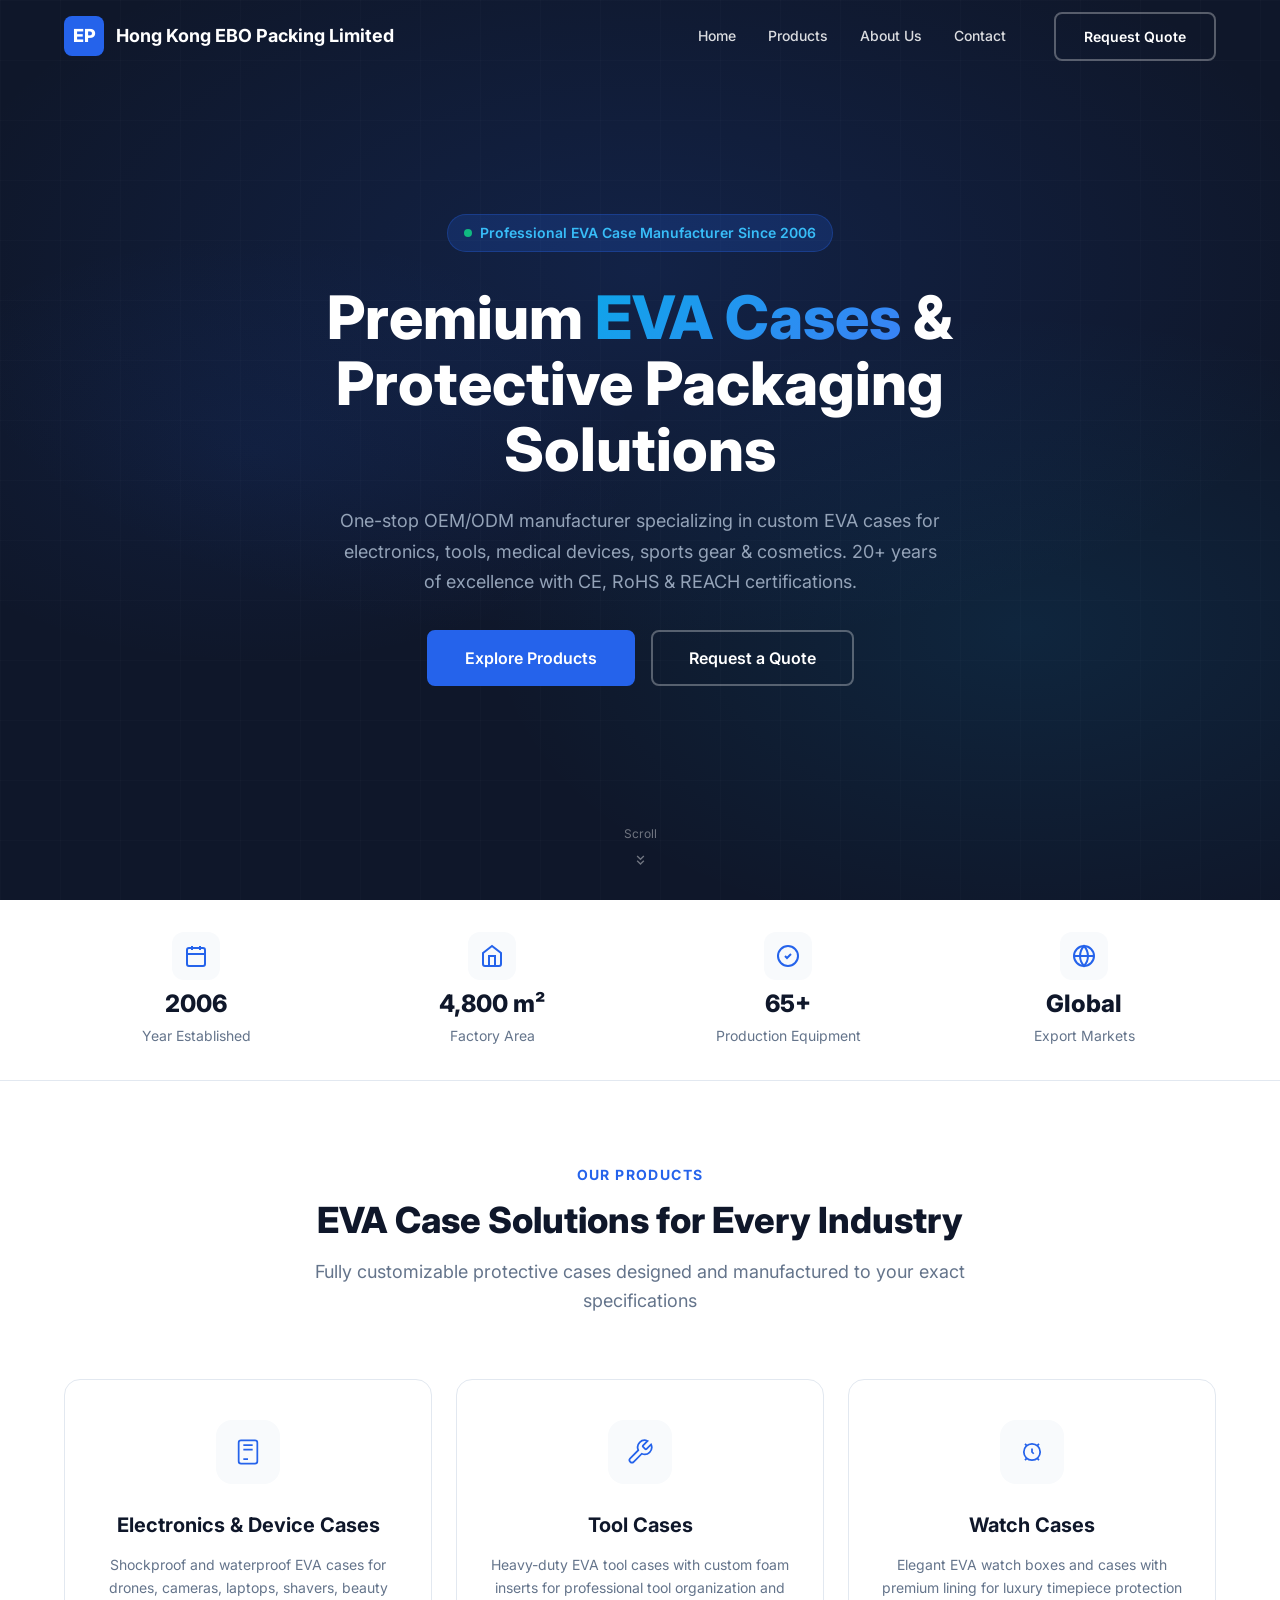
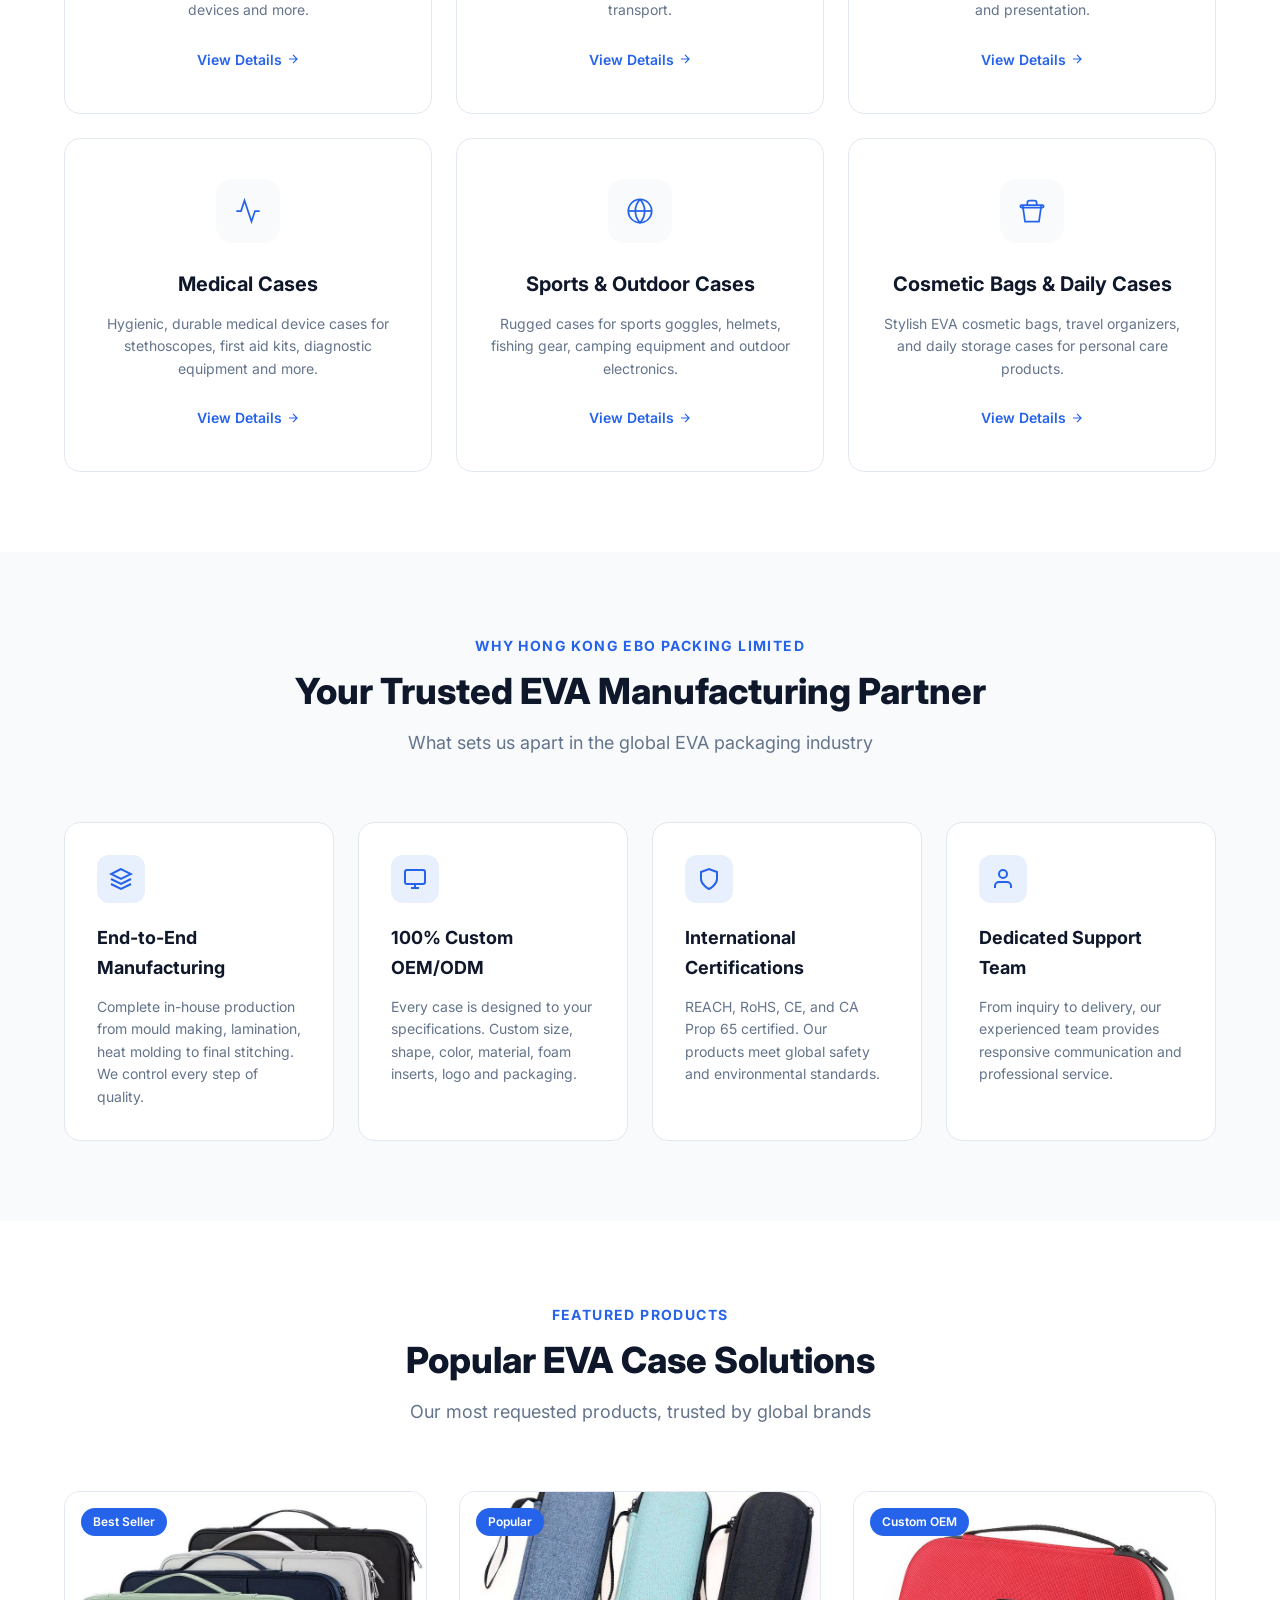
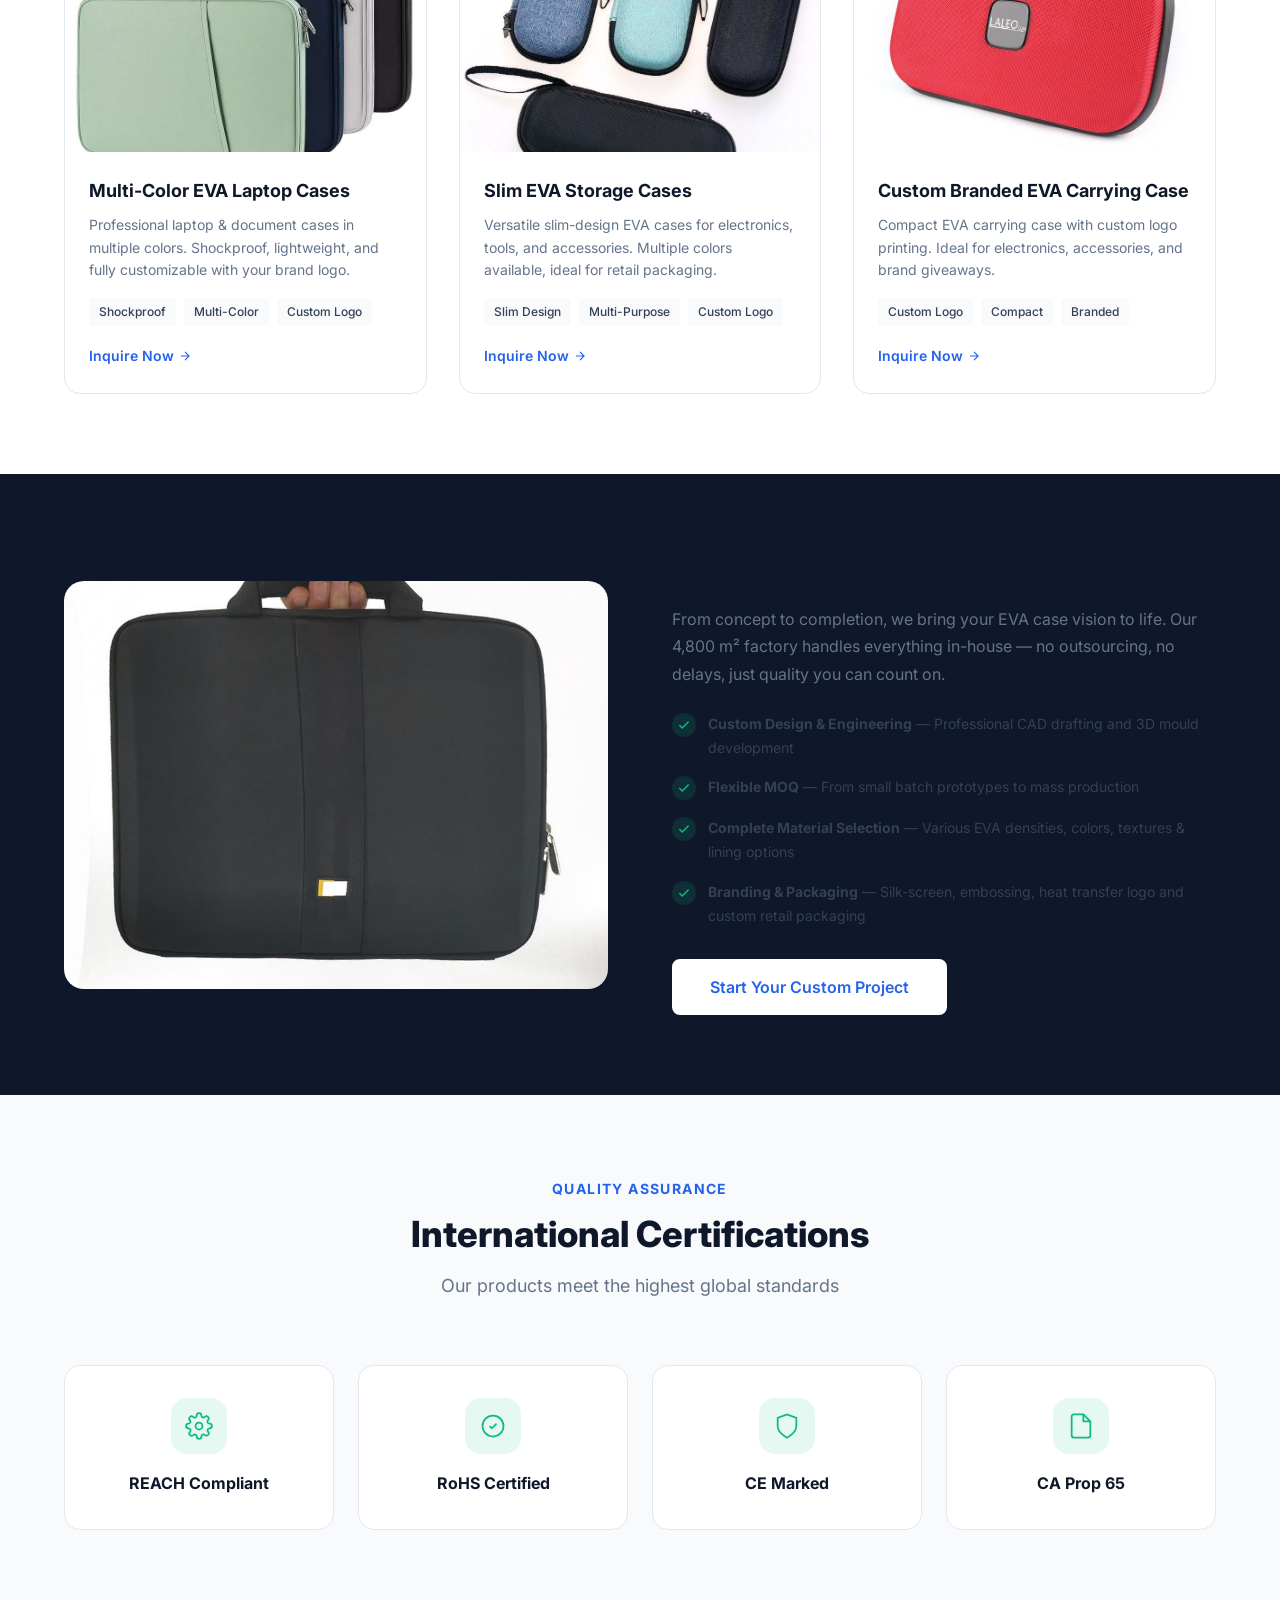
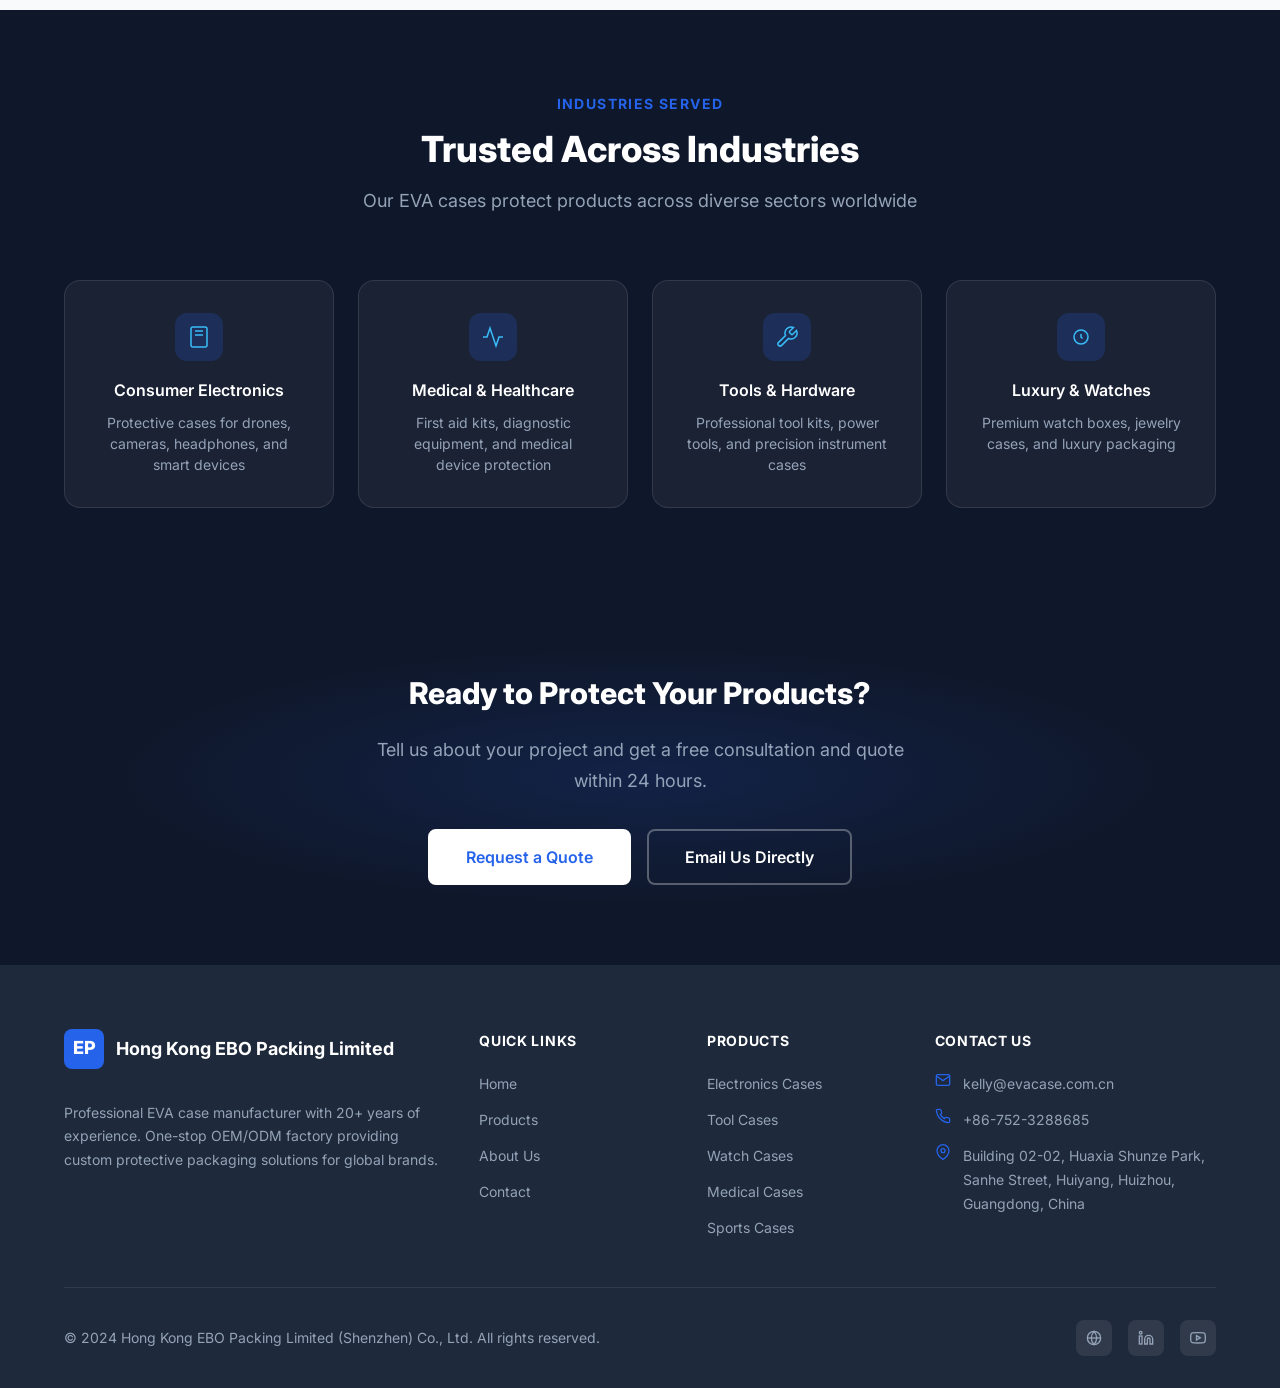
==== commit e9ac2f09: "Update logo text to Hong Kong EBO Packing Limited" ====
--- a/index.html
+++ b/index.html
@@ -3,9 +3,9 @@
 <head>
   <meta charset="UTF-8">
   <meta name="viewport" content="width=device-width, initial-scale=1.0">
-  <meta name="description" content="EVA Pack - Professional EVA Case Manufacturer with 20+ years experience. Custom OEM/ODM EVA cases for electronics, tools, medical, sports, and cosmetics. CE, RoHS, REACH certified factory in China.">
+  <meta name="description" content="Hong Kong EBO Packing Limited - Professional EVA Case Manufacturer with 20+ years experience. Custom OEM/ODM EVA cases for electronics, tools, medical, sports, and cosmetics. CE, RoHS, REACH certified factory in China.">
   <meta name="keywords" content="EVA case, EVA case manufacturer, custom EVA case, EVA foam case, hard EVA case, OEM EVA case, EVA packaging, protective case, China EVA factory">
-  <meta property="og:title" content="EVA Pack - Professional EVA Case Manufacturer | OEM/ODM Factory">
+  <meta property="og:title" content="Hong Kong EBO Packing Limited - Professional EVA Case Manufacturer | OEM/ODM Factory">
   <meta property="og:description" content="20+ years EVA case manufacturing experience. Custom OEM/ODM solutions for electronics, tools, medical, sports & cosmetics. Global export.">
   <meta property="og:type" content="website">
   <link rel="canonical" href="https://www.evapack.hk/">
@@ -13,12 +13,12 @@
   <link rel="preconnect" href="https://fonts.gstatic.com" crossorigin>
   <link href="https://fonts.googleapis.com/css2?family=Inter:wght@400;500;600;700;800;900&display=swap" rel="stylesheet">
   <link rel="stylesheet" href="assets/css/style.css">
-  <title>EVA Pack - Professional EVA Case Manufacturer | Custom OEM/ODM Factory</title>
+  <title>Hong Kong EBO Packing Limited - Professional EVA Case Manufacturer | Custom OEM/ODM Factory</title>
   <script type="application/ld+json">
   {
     "@context": "https://schema.org",
     "@type": "Organization",
-    "name": "EVA Pack (Shenzhen) Co., Ltd.",
+    "name": "Hong Kong EBO Packing Limited (Shenzhen) Co., Ltd.",
     "alternateName": "Hong Kong EBO Packing Limited",
     "url": "https://www.evapack.hk",
     "description": "Professional EVA case manufacturer with 20+ years experience. OEM/ODM custom EVA cases, foam inserts and protective packaging.",
@@ -46,7 +46,7 @@
     <div class="header-inner">
       <a href="index.html" class="logo">
         <div class="logo-icon">EP</div>
-        <span class="logo-text">EVA Pack</span>
+        <span class="logo-text">Hong Kong EBO Packing Limited</span>
       </a>
       <nav class="nav" id="nav">
         <a href="index.html" class="nav-link">Home</a>
@@ -204,7 +204,7 @@
   <section class="section section-alt">
     <div class="container">
       <div class="section-header reveal">
-        <span class="section-label">Why EVA Pack</span>
+        <span class="section-label">Why Hong Kong EBO Packing Limited</span>
         <h2 class="section-title">Your Trusted EVA Manufacturing Partner</h2>
         <p class="section-subtitle">What sets us apart in the global EVA packaging industry</p>
       </div>
@@ -436,7 +436,7 @@
         <div class="footer-brand">
           <a href="index.html" class="logo" style="margin-bottom:var(--space-4);display:inline-flex">
             <div class="logo-icon">EP</div>
-            <span class="logo-text" style="color:var(--color-white)">EVA Pack</span>
+            <span class="logo-text" style="color:var(--color-white)">Hong Kong EBO Packing Limited</span>
           </a>
           <p>Professional EVA case manufacturer with 20+ years of experience. One-stop OEM/ODM factory providing custom protective packaging solutions for global brands.</p>
         </div>
@@ -478,7 +478,7 @@
         </div>
       </div>
       <div class="footer-bottom">
-        <p>&copy; 2024 EVA Pack (Shenzhen) Co., Ltd. All rights reserved.</p>
+        <p>&copy; 2024 Hong Kong EBO Packing Limited (Shenzhen) Co., Ltd. All rights reserved.</p>
         <div class="footer-social">
           <a href="https://evapack.en.alibaba.com" target="_blank" rel="noopener" aria-label="Alibaba">
             <svg width="16" height="16" viewBox="0 0 24 24" fill="none" stroke="currentColor" stroke-width="2"><circle cx="12" cy="12" r="10"/><line x1="2" y1="12" x2="22" y2="12"/><path d="M12 2a15.3 15.3 0 014 10 15.3 15.3 0 01-4 10 15.3 15.3 0 01-4-10 15.3 15.3 0 014-10z"/></svg>
